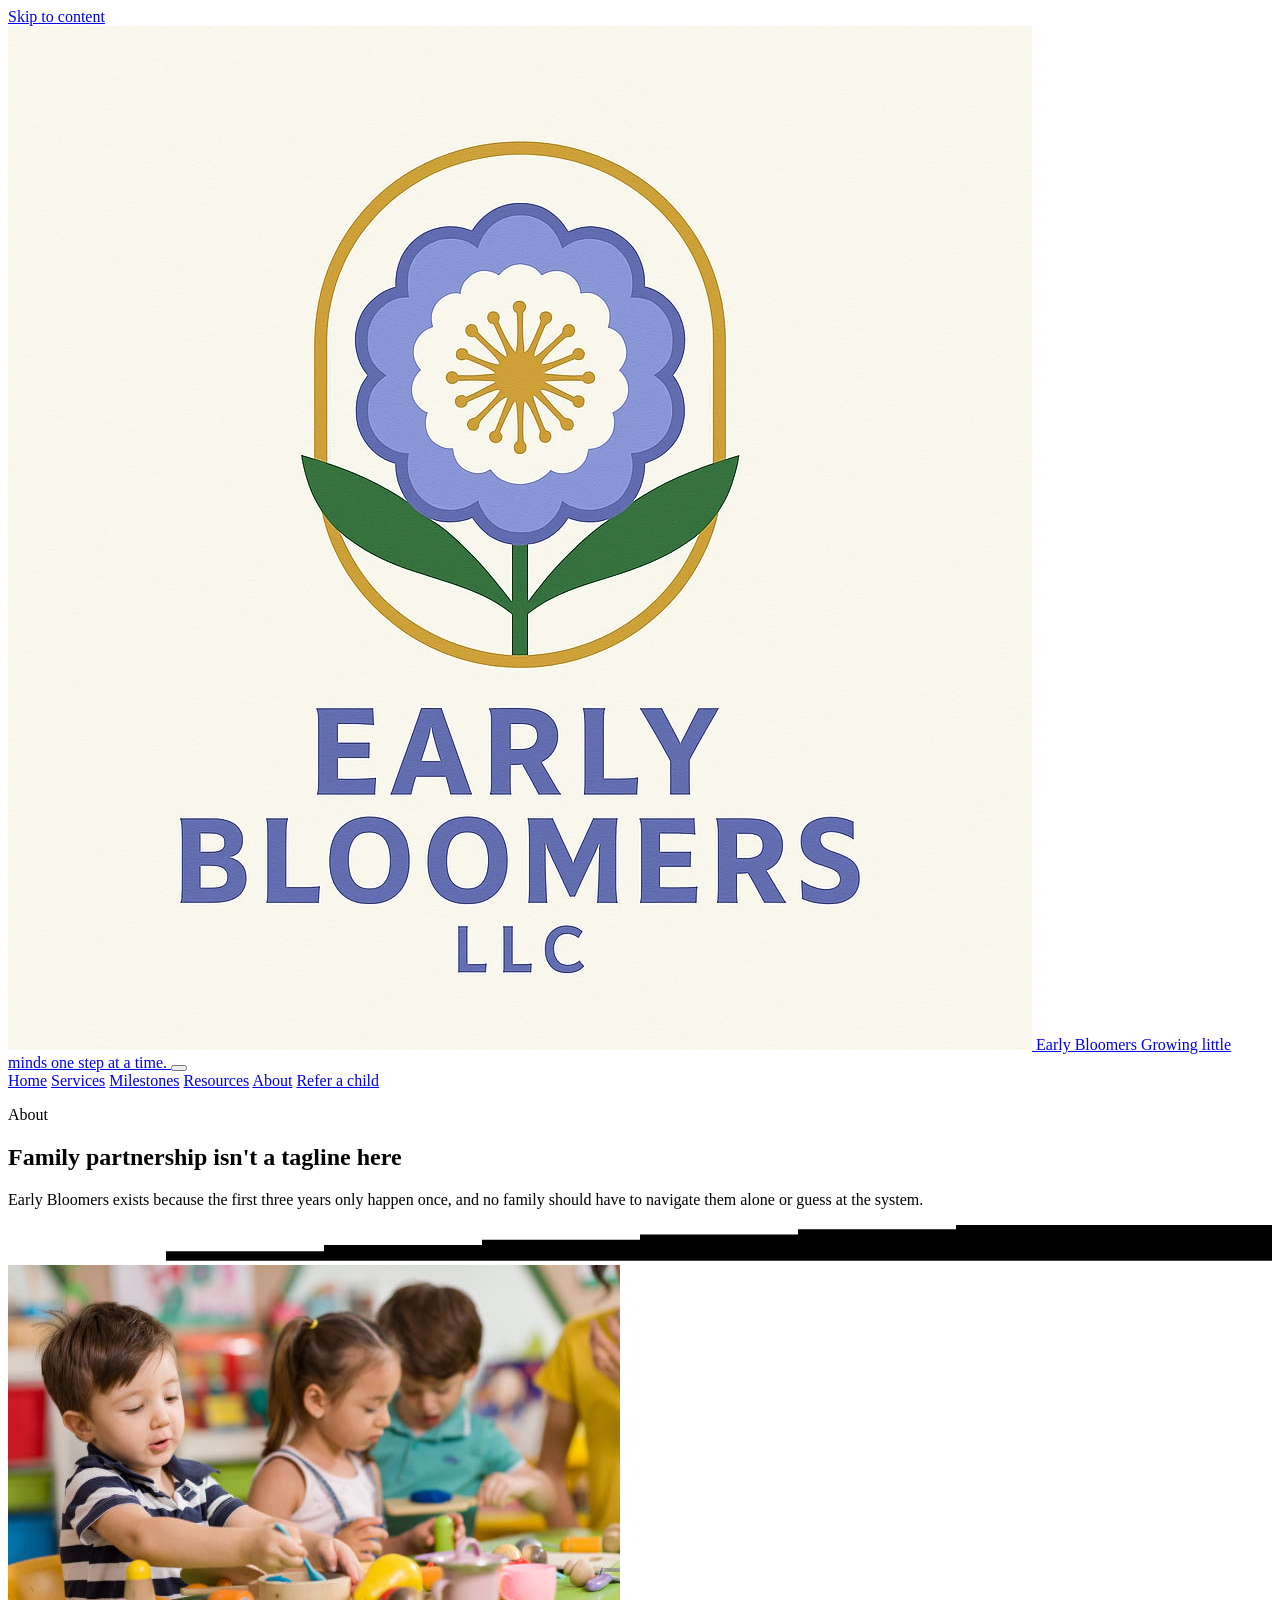
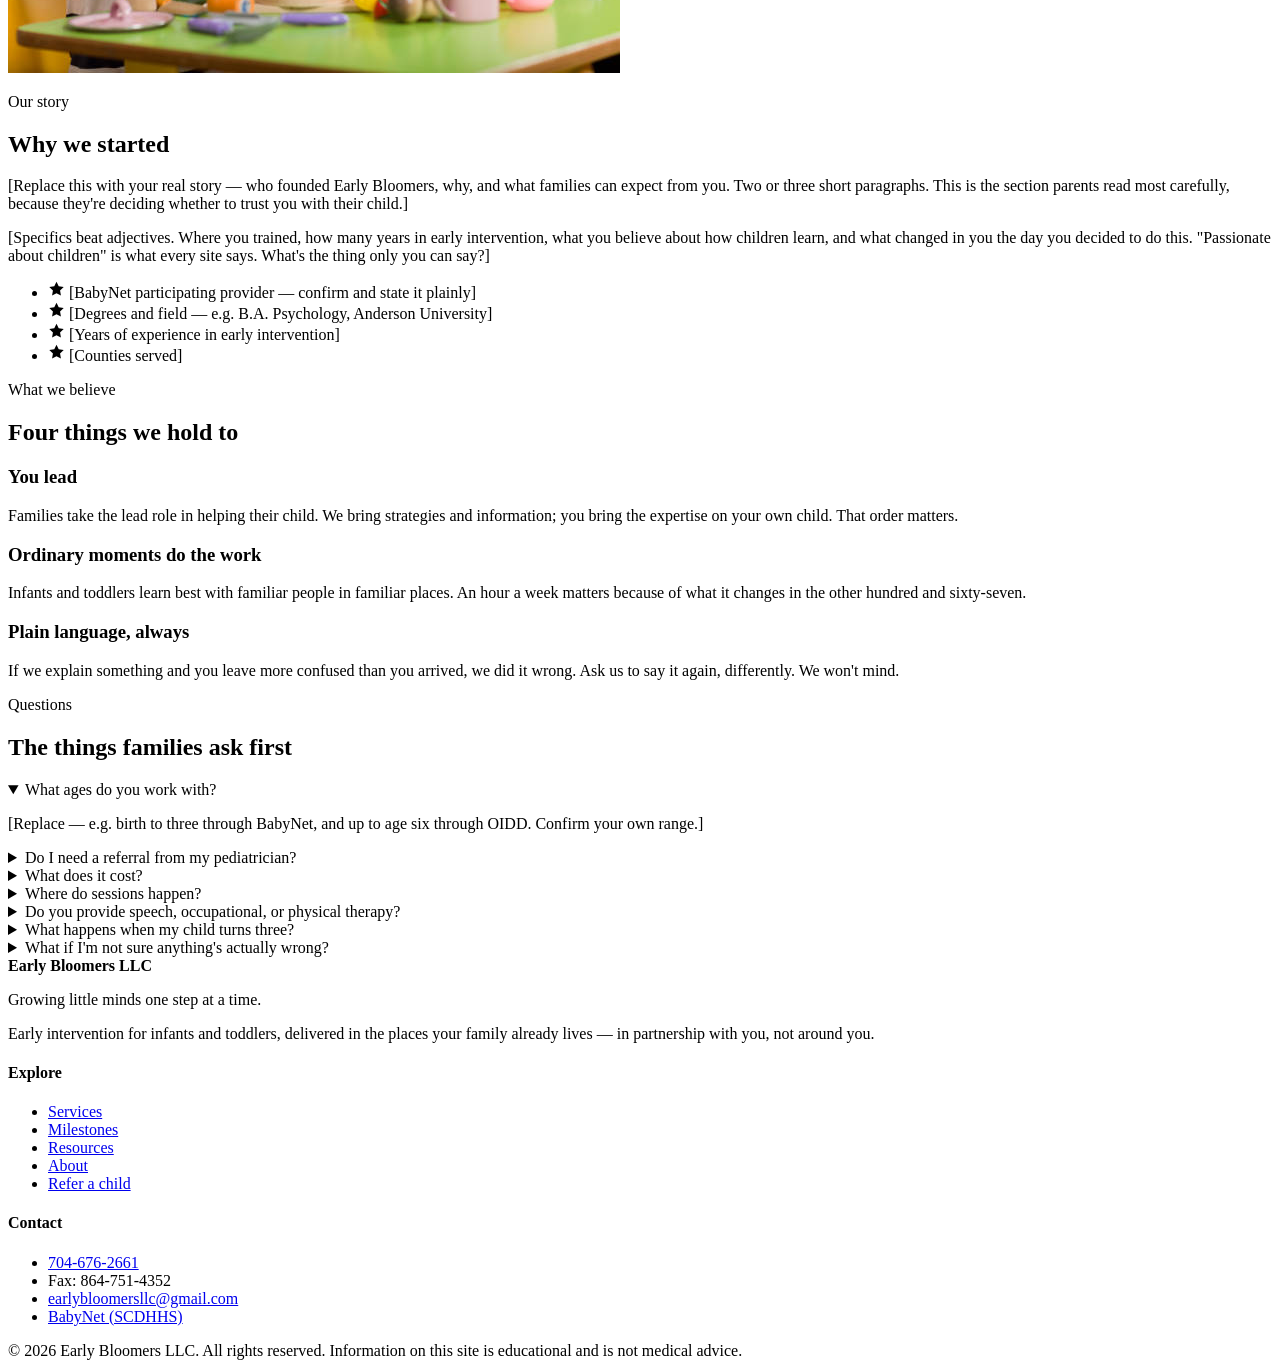
==== about.html @ e1d6395f "Rename about (1).html to about.html" ====
<!doctype html>
<html lang="en">
<head>
<meta charset="utf-8">
<meta name="viewport" content="width=device-width,initial-scale=1">
<title>About &mdash; Early Bloomers</title>
<meta name="description" content="Who we are, what we believe about early intervention, and the questions families ask first.">
<meta property="og:type" content="website">
<meta property="og:title" content="About &mdash; Early Bloomers">
<meta property="og:description" content="Who we are, what we believe about early intervention, and the questions families ask first.">
<meta property="og:image" content="Images/Image1.jpg">
<meta name="twitter:card" content="summary_large_image">
<link rel="icon" href="Images/EBLogo1.png">
<link rel="preconnect" href="https://fonts.googleapis.com">
<link rel="preconnect" href="https://fonts.gstatic.com" crossorigin>
<link href="https://fonts.googleapis.com/css2?family=Fraunces:opsz,wght@9..144,400;9..144,600;9..144,700&family=Karla:wght@300;400;500;700&display=swap" rel="stylesheet">
<link rel="stylesheet" href="styles.css">
</head>
<body>

<a class="skip" href="#main">Skip to content</a>

<header class="hdr" id="hdr">
  <div class="hdr__in">
    <a class="brand" href="index.html">
      <img class="brand__logo" src="Images/EBLogo1.png" alt="Early Bloomers logo: a periwinkle flower with green leaves">
      <span>
        <span class="brand__name">Early Bloomers</span>
        <span class="brand__tag">Growing little minds one step at a time.</span>
      </span>
    </a>

    <button class="burger" id="burger" aria-label="Open menu" aria-expanded="false" aria-controls="nav">
      <span></span><span></span><span></span>
    </button>

    <nav class="nav" id="nav" aria-label="Main">
      <a href="index.html">Home</a>
      <a href="services.html">Services</a>
      <a href="milestones.html">Milestones</a>
      <a href="resources.html">Resources</a>
      <a href="about.html" aria-current="page">About</a>
      <a class="nav__cta" href="contact.html">Refer a child</a>
    </nav>
  </div>
</header>

<main id="main">
<section class="phero">
  <div class="wrap">
    <p class="eyebrow"><span class="stepmark" aria-hidden="true"><i></i><i></i><i></i></span>About</p>
    <h1>Family partnership isn't a tagline here</h1>
    <p class="lede">Early Bloomers exists because the first three years only happen once, and no family should have to navigate them alone or guess at the system.</p>
  </div>
</section>
<svg class="stair " viewBox="0 0 1200 34" preserveAspectRatio="none" aria-hidden="true">
  <path fill="currentColor" d="M0 34h150V25h150v-6h150v-5h150v-5h150V4h150V0h300v34z"/>
</svg>
<section class="band">
  <div class="wrap">
    <div class="split rv">
      <img src="Images/Image4.jpg" alt="[Replace: a photo of your lead Early Interventionist working with a child]">
      <div>
        <p class="eyebrow"><span class="stepmark" aria-hidden="true"><i></i><i></i><i></i></span>Our story</p>
        <h2>Why we started</h2>
        <p>[Replace this with your real story &mdash; who founded Early Bloomers, why, and what
        families can expect from you. Two or three short paragraphs. This is the section parents
        read most carefully, because they're deciding whether to trust you with their child.]</p>
        <p>[Specifics beat adjectives. Where you trained, how many years in early intervention,
        what you believe about how children learn, and what changed in you the day you decided to
        do this. "Passionate about children" is what every site says. What's the thing only you
        can say?]</p>
        <ul class="creds">
          <li>
            <svg width="17" height="17" viewBox="0 0 20 20" fill="currentColor" aria-hidden="true"><path d="M10 1l2.6 5.3 5.9.8-4.3 4.1 1 5.8L10 14.3 4.8 17l1-5.8L1.5 7.1l5.9-.8L10 1z"/></svg>
            <span>[BabyNet participating provider &mdash; confirm and state it plainly]</span>
          </li>
          <li>
            <svg width="17" height="17" viewBox="0 0 20 20" fill="currentColor" aria-hidden="true"><path d="M10 1l2.6 5.3 5.9.8-4.3 4.1 1 5.8L10 14.3 4.8 17l1-5.8L1.5 7.1l5.9-.8L10 1z"/></svg>
            <span>[Degrees and field &mdash; e.g. B.A. Psychology, Anderson University]</span>
          </li>
          <li>
            <svg width="17" height="17" viewBox="0 0 20 20" fill="currentColor" aria-hidden="true"><path d="M10 1l2.6 5.3 5.9.8-4.3 4.1 1 5.8L10 14.3 4.8 17l1-5.8L1.5 7.1l5.9-.8L10 1z"/></svg>
            <span>[Years of experience in early intervention]</span>
          </li>
          <li>
            <svg width="17" height="17" viewBox="0 0 20 20" fill="currentColor" aria-hidden="true"><path d="M10 1l2.6 5.3 5.9.8-4.3 4.1 1 5.8L10 14.3 4.8 17l1-5.8L1.5 7.1l5.9-.8L10 1z"/></svg>
            <span>[Counties served]</span>
          </li>
        </ul>
      </div>
    </div>
  </div>
</section>

<section class="band band--leaf">
  <div class="wrap">
    <div class="shead rv center">
      <p class="eyebrow"><span class="stepmark" aria-hidden="true"><i></i><i></i><i></i></span>What we believe</p>
      <h2>Four things we hold to</h2>
    </div>
    <div class="tiles rv">
      <div class="tile">
        <h3>You lead</h3>
        <p>Families take the lead role in helping their child. We bring strategies and information; you bring the expertise on your own child. That order matters.</p>
      </div>
      <div class="tile">
        <h3>Ordinary moments do the work</h3>
        <p>Infants and toddlers learn best with familiar people in familiar places. An hour a week matters because of what it changes in the other hundred and sixty-seven.</p>
      </div>
      <div class="tile">
        <h3>Plain language, always</h3>
        <p>If we explain something and you leave more confused than you arrived, we did it wrong. Ask us to say it again, differently. We won't mind.</p>
      </div>
    </div>
  </div>
</section>

<section class="band">
  <div class="wrap">
    <div class="shead rv center">
      <p class="eyebrow"><span class="stepmark" aria-hidden="true"><i></i><i></i><i></i></span>Questions</p>
      <h2>The things families ask first</h2>
    </div>

    <div class="faq rv">
      <details open>
        <summary>What ages do you work with?</summary>
        <div class="faq__a"><p>[Replace &mdash; e.g. birth to three through BabyNet, and up to age six through OIDD. Confirm your own range.]</p></div>
      </details>
      <details>
        <summary>Do I need a referral from my pediatrician?</summary>
        <div class="faq__a"><p>No. Anyone can make a referral &mdash; a parent, doctor, caregiver, teacher, or friend. You can contact us directly, or call the BabyNet Central Referral Team at 1-866-512-8881 yourself.</p></div>
      </details>
      <details>
        <summary>What does it cost?</summary>
        <div class="faq__a"><p>Children who meet BabyNet eligibility criteria are served regardless of family income, and BabyNet services are provided at no cost to families. [Confirm this reflects your situation, and add anything specific about services outside BabyNet.]</p></div>
      </details>
      <details>
        <summary>Where do sessions happen?</summary>
        <div class="faq__a"><p>[Replace &mdash; home, daycare, community? What's your travel radius, and which counties?]</p></div>
      </details>
      <details>
        <summary>Do you provide speech, occupational, or physical therapy?</summary>
        <div class="faq__a"><p>Not directly. We provide early intervention and service coordination, and we link families to qualified providers for speech, physical, and occupational therapy, and assistive technology. We stay involved so the pieces work together.</p></div>
      </details>
      <details>
        <summary>What happens when my child turns three?</summary>
        <div class="faq__a"><p>BabyNet eligibility ends at three. Some children continue with services through BHDD-OIDD up to age six; others transition to their school district; others don't need anything further. We start planning that step well before the birthday. [Confirm and add your specifics.]</p></div>
      </details>
      <details>
        <summary>What if I'm not sure anything's actually wrong?</summary>
        <div class="faq__a"><p>That's the most common reason families call, and it's a good reason. An evaluation costs nothing and often ends with confirmation that your child is right on track. Knowing beats wondering, and if support would help, starting sooner makes it work better.</p></div>
      </details>
    </div>
  </div>
</section>
</main>

<footer class="ftr">
  <div class="wrap">
    <div class="ftr__grid">
      <div class="ftr__brand">
        <b>Early Bloomers LLC</b>
        <p class="ftr__slogan">Growing little minds one step at a time.</p>
        <p>Early intervention for infants and toddlers, delivered in the places your family already lives — in partnership with you, not around you.</p>
      </div>
      <div>
        <h4>Explore</h4>
        <ul>
          <li><a href="services.html">Services</a></li>
          <li><a href="milestones.html">Milestones</a></li>
          <li><a href="resources.html">Resources</a></li>
          <li><a href="about.html">About</a></li>
          <li><a href="contact.html">Refer a child</a></li>
        </ul>
      </div>
      <div>
        <h4>Contact</h4>
        <ul>
          <li><a href="tel:+17046762661">704-676-2661</a></li>
          <li>Fax: 864-751-4352</li>
          <li><a href="mailto:earlybloomersllc@gmail.com">earlybloomersllc@gmail.com</a></li>
          <li><a href="https://www.scdhhs.gov/resources/programs-and-initiatives/babynet" target="_blank" rel="noopener">BabyNet (SCDHHS)</a></li>
        </ul>
      </div>
    </div>
    <div class="ftr__base">
      <span>&copy; <span id="yr">2026</span> Early Bloomers LLC. All rights reserved.</span>
      <span>Information on this site is educational and is not medical advice.</span>
    </div>
  </div>
</footer>

<script src="main.js"></script>
</body>
</html>
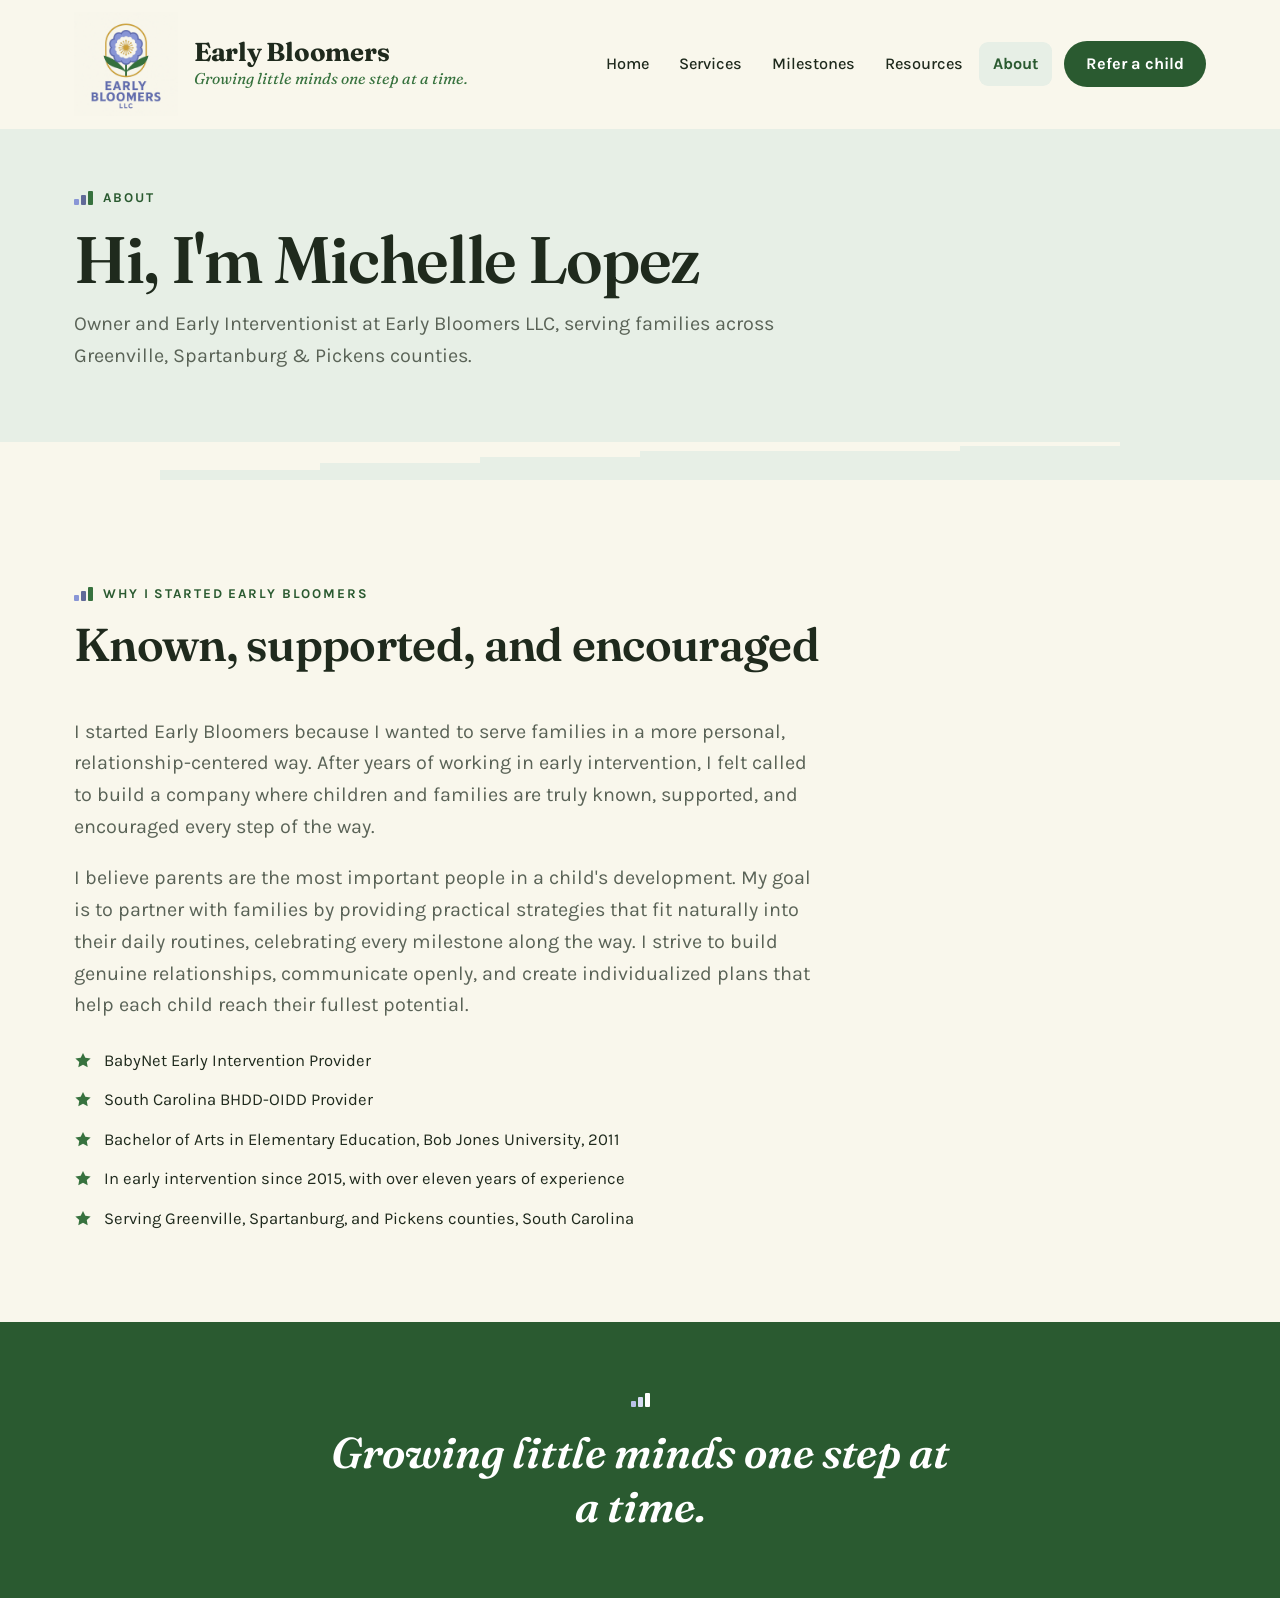
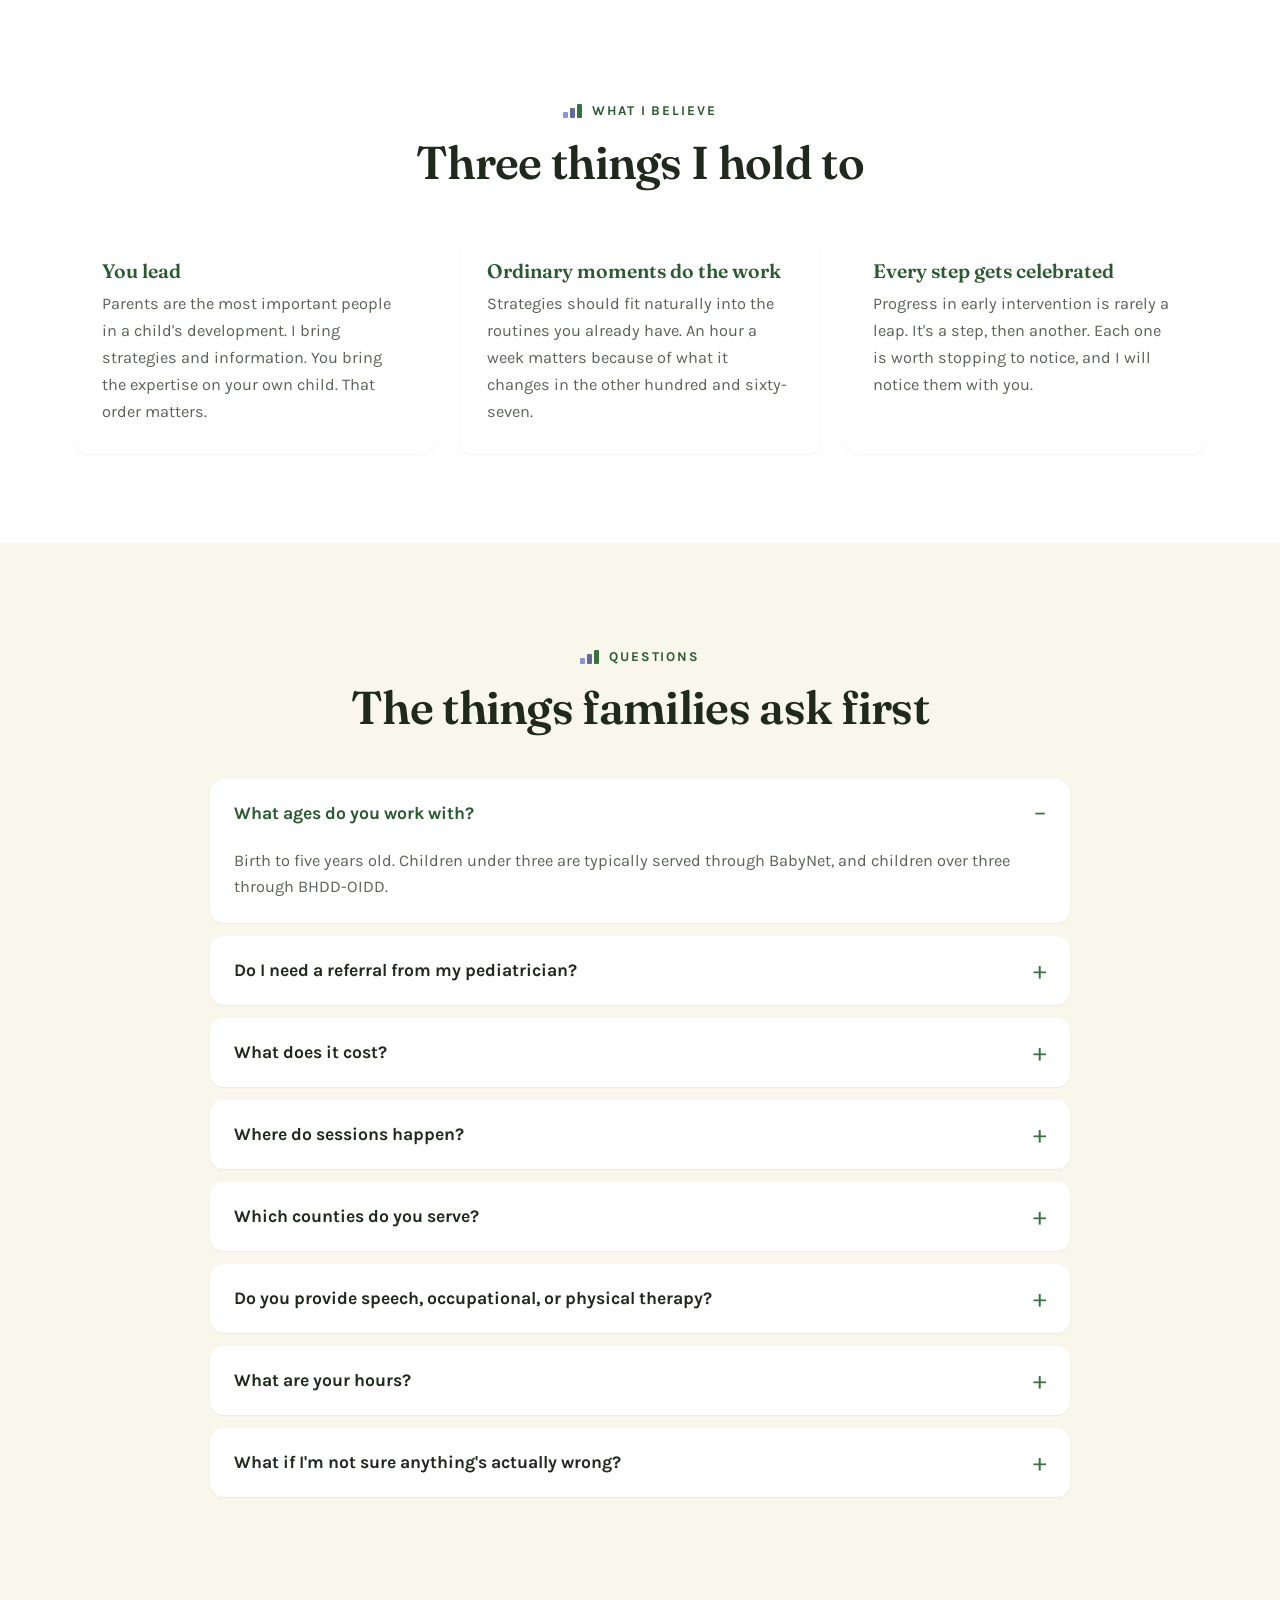
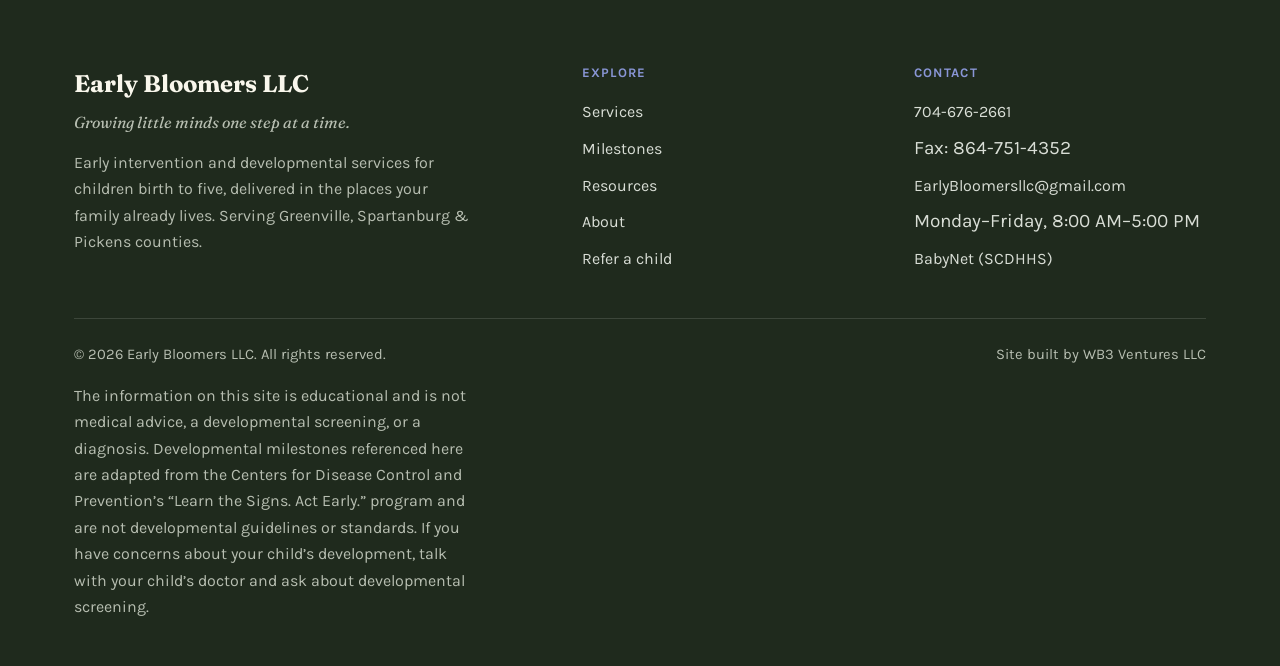
==== commit 6dbbc86b: "Update about.html" ====
--- a/about.html
+++ b/about.html
@@ -3,17 +3,19 @@
 <head>
 <meta charset="utf-8">
 <meta name="viewport" content="width=device-width,initial-scale=1">
-<title>About &mdash; Early Bloomers</title>
-<meta name="description" content="Who we are, what we believe about early intervention, and the questions families ask first.">
+<title>About Michelle Lopez &mdash; Early Bloomers LLC</title>
+<meta name="description" content="Michelle Lopez, Owner and Early Interventionist. BabyNet and BHDD-OIDD provider serving Greenville, Spartanburg, and Pickens counties since 2015.">
+<meta name="author" content="Early Bloomers LLC">
 <meta property="og:type" content="website">
-<meta property="og:title" content="About &mdash; Early Bloomers">
-<meta property="og:description" content="Who we are, what we believe about early intervention, and the questions families ask first.">
+<meta property="og:site_name" content="Early Bloomers LLC">
+<meta property="og:title" content="About Michelle Lopez &mdash; Early Bloomers LLC">
+<meta property="og:description" content="Michelle Lopez, Owner and Early Interventionist. BabyNet and BHDD-OIDD provider serving Greenville, Spartanburg, and Pickens counties since 2015.">
 <meta property="og:image" content="Images/Image1.jpg">
 <meta name="twitter:card" content="summary_large_image">
 <link rel="icon" href="Images/EBLogo1.png">
 <link rel="preconnect" href="https://fonts.googleapis.com">
 <link rel="preconnect" href="https://fonts.gstatic.com" crossorigin>
-<link href="https://fonts.googleapis.com/css2?family=Fraunces:opsz,wght@9..144,400;9..144,600;9..144,700&family=Karla:wght@300;400;500;700&display=swap" rel="stylesheet">
+<link href="https://fonts.googleapis.com/css2?family=Fraunces:ital,opsz,wght@0,9..144,400;0,9..144,600;0,9..144,700;1,9..144,600&family=Karla:wght@400;500;700&display=swap" rel="stylesheet">
 <link rel="stylesheet" href="styles.css">
 </head>
 <body>
@@ -23,14 +25,15 @@
 <header class="hdr" id="hdr">
   <div class="hdr__in">
     <a class="brand" href="index.html">
-      <img class="brand__logo" src="Images/EBLogo1.png" alt="Early Bloomers logo: a periwinkle flower with green leaves">
+      <img class="brand__logo" src="Images/EBLogo1.png" width="104" height="104"
+           alt="Early Bloomers LLC logo: a periwinkle flower with green leaves inside a gold arch">
       <span>
         <span class="brand__name">Early Bloomers</span>
         <span class="brand__tag">Growing little minds one step at a time.</span>
       </span>
     </a>
 
-    <button class="burger" id="burger" aria-label="Open menu" aria-expanded="false" aria-controls="nav">
+    <button class="burger" id="burger" type="button" aria-label="Open menu" aria-expanded="false" aria-controls="nav">
       <span></span><span></span><span></span>
     </button>
 
@@ -49,68 +52,69 @@
 <section class="phero">
   <div class="wrap">
     <p class="eyebrow"><span class="stepmark" aria-hidden="true"><i></i><i></i><i></i></span>About</p>
-    <h1>Family partnership isn't a tagline here</h1>
-    <p class="lede">Early Bloomers exists because the first three years only happen once, and no family should have to navigate them alone or guess at the system.</p>
-  </div>
-</section>
-<svg class="stair " viewBox="0 0 1200 34" preserveAspectRatio="none" aria-hidden="true">
-  <path fill="currentColor" d="M0 34h150V25h150v-6h150v-5h150v-5h150V4h150V0h300v34z"/>
-</svg>
+    <h1>Hi, I'm Michelle Lopez</h1>
+    <p class="lede">Owner and Early Interventionist at Early Bloomers LLC, serving families across Greenville, Spartanburg &amp; Pickens counties.</p>
+  </div>
+</section>
+<svg class="stair" viewBox="0 0 1200 38" preserveAspectRatio="none" aria-hidden="true" focusable="false"><path fill="currentColor" d="M0 38h150V28h150v-7h150v-6h150v-6H900V4h150V0h150v38z"/></svg>
 <section class="band">
   <div class="wrap">
-    <div class="split rv">
-      <img src="Images/Image4.jpg" alt="[Replace: a photo of your lead Early Interventionist working with a child]">
-      <div>
-        <p class="eyebrow"><span class="stepmark" aria-hidden="true"><i></i><i></i><i></i></span>Our story</p>
-        <h2>Why we started</h2>
-        <p>[Replace this with your real story &mdash; who founded Early Bloomers, why, and what
-        families can expect from you. Two or three short paragraphs. This is the section parents
-        read most carefully, because they're deciding whether to trust you with their child.]</p>
-        <p>[Specifics beat adjectives. Where you trained, how many years in early intervention,
-        what you believe about how children learn, and what changed in you the day you decided to
-        do this. "Passionate about children" is what every site says. What's the thing only you
-        can say?]</p>
-        <ul class="creds">
-          <li>
-            <svg width="17" height="17" viewBox="0 0 20 20" fill="currentColor" aria-hidden="true"><path d="M10 1l2.6 5.3 5.9.8-4.3 4.1 1 5.8L10 14.3 4.8 17l1-5.8L1.5 7.1l5.9-.8L10 1z"/></svg>
-            <span>[BabyNet participating provider &mdash; confirm and state it plainly]</span>
-          </li>
-          <li>
-            <svg width="17" height="17" viewBox="0 0 20 20" fill="currentColor" aria-hidden="true"><path d="M10 1l2.6 5.3 5.9.8-4.3 4.1 1 5.8L10 14.3 4.8 17l1-5.8L1.5 7.1l5.9-.8L10 1z"/></svg>
-            <span>[Degrees and field &mdash; e.g. B.A. Psychology, Anderson University]</span>
-          </li>
-          <li>
-            <svg width="17" height="17" viewBox="0 0 20 20" fill="currentColor" aria-hidden="true"><path d="M10 1l2.6 5.3 5.9.8-4.3 4.1 1 5.8L10 14.3 4.8 17l1-5.8L1.5 7.1l5.9-.8L10 1z"/></svg>
-            <span>[Years of experience in early intervention]</span>
-          </li>
-          <li>
-            <svg width="17" height="17" viewBox="0 0 20 20" fill="currentColor" aria-hidden="true"><path d="M10 1l2.6 5.3 5.9.8-4.3 4.1 1 5.8L10 14.3 4.8 17l1-5.8L1.5 7.1l5.9-.8L10 1z"/></svg>
-            <span>[Counties served]</span>
-          </li>
-        </ul>
-      </div>
-    </div>
-  </div>
-</section>
-
-<section class="band band--leaf">
+    <div class="shead rv">
+      <p class="eyebrow"><span class="stepmark" aria-hidden="true"><i></i><i></i><i></i></span>Why I started Early Bloomers</p>
+      <h2>Known, supported, and encouraged</h2>
+    </div>
+
+    <div style="max-width:68ch">
+      <p class="lede rv" style="max-width:none">
+        I started Early Bloomers because I wanted to serve families in a more personal,
+        relationship-centered way. After years of working in early intervention, I felt called to
+        build a company where children and families are truly known, supported, and encouraged
+        every step of the way.
+      </p>
+      <p class="lede rv" style="max-width:none">
+        I believe parents are the most important people in a child's development. My goal is to
+        partner with families by providing practical strategies that fit naturally into their daily
+        routines, celebrating every milestone along the way. I strive to build genuine
+        relationships, communicate openly, and create individualized plans that help each child
+        reach their fullest potential.
+      </p>
+
+      <ul class="creds rv">
+        <li><svg width="18" height="18" viewBox="0 0 20 20" fill="currentColor" aria-hidden="true" focusable="false"><path d="M10 1l2.6 5.3 5.9.8-4.3 4.1 1 5.8L10 14.3 4.8 17l1-5.8L1.5 7.1l5.9-.8L10 1z"/></svg><span>BabyNet Early Intervention Provider</span></li>
+        <li><svg width="18" height="18" viewBox="0 0 20 20" fill="currentColor" aria-hidden="true" focusable="false"><path d="M10 1l2.6 5.3 5.9.8-4.3 4.1 1 5.8L10 14.3 4.8 17l1-5.8L1.5 7.1l5.9-.8L10 1z"/></svg><span>South Carolina BHDD-OIDD Provider</span></li>
+        <li><svg width="18" height="18" viewBox="0 0 20 20" fill="currentColor" aria-hidden="true" focusable="false"><path d="M10 1l2.6 5.3 5.9.8-4.3 4.1 1 5.8L10 14.3 4.8 17l1-5.8L1.5 7.1l5.9-.8L10 1z"/></svg><span>Bachelor of Arts in Elementary Education, Bob Jones University, 2011</span></li>
+        <li><svg width="18" height="18" viewBox="0 0 20 20" fill="currentColor" aria-hidden="true" focusable="false"><path d="M10 1l2.6 5.3 5.9.8-4.3 4.1 1 5.8L10 14.3 4.8 17l1-5.8L1.5 7.1l5.9-.8L10 1z"/></svg><span>In early intervention since 2015, with over eleven years of experience</span></li>
+        <li><svg width="18" height="18" viewBox="0 0 20 20" fill="currentColor" aria-hidden="true" focusable="false"><path d="M10 1l2.6 5.3 5.9.8-4.3 4.1 1 5.8L10 14.3 4.8 17l1-5.8L1.5 7.1l5.9-.8L10 1z"/></svg><span>Serving Greenville, Spartanburg, and Pickens counties, South Carolina</span></li>
+      </ul>
+    </div>
+  </div>
+</section>
+
+<section class="slogan-band" aria-label="Our slogan">
+  <div class="wrap">
+    <span class="stepmark" aria-hidden="true"><i></i><i></i><i></i></span>
+    <p>Growing little minds one step at a time.</p>
+  </div>
+</section>
+
+<section class="band band--white">
   <div class="wrap">
     <div class="shead rv center">
-      <p class="eyebrow"><span class="stepmark" aria-hidden="true"><i></i><i></i><i></i></span>What we believe</p>
-      <h2>Four things we hold to</h2>
+      <p class="eyebrow"><span class="stepmark" aria-hidden="true"><i></i><i></i><i></i></span>What I believe</p>
+      <h2>Three things I hold to</h2>
     </div>
     <div class="tiles rv">
       <div class="tile">
         <h3>You lead</h3>
-        <p>Families take the lead role in helping their child. We bring strategies and information; you bring the expertise on your own child. That order matters.</p>
+        <p>Parents are the most important people in a child's development. I bring strategies and information. You bring the expertise on your own child. That order matters.</p>
       </div>
       <div class="tile">
         <h3>Ordinary moments do the work</h3>
-        <p>Infants and toddlers learn best with familiar people in familiar places. An hour a week matters because of what it changes in the other hundred and sixty-seven.</p>
+        <p>Strategies should fit naturally into the routines you already have. An hour a week matters because of what it changes in the other hundred and sixty-seven.</p>
       </div>
       <div class="tile">
-        <h3>Plain language, always</h3>
-        <p>If we explain something and you leave more confused than you arrived, we did it wrong. Ask us to say it again, differently. We won't mind.</p>
+        <h3>Every step gets celebrated</h3>
+        <p>Progress in early intervention is rarely a leap. It's a step, then another. Each one is worth stopping to notice, and I will notice them with you.</p>
       </div>
     </div>
   </div>
@@ -126,31 +130,35 @@
     <div class="faq rv">
       <details open>
         <summary>What ages do you work with?</summary>
-        <div class="faq__a"><p>[Replace &mdash; e.g. birth to three through BabyNet, and up to age six through OIDD. Confirm your own range.]</p></div>
+        <div class="faq__a"><p>Birth to five years old. Children under three are typically served through BabyNet, and children over three through BHDD-OIDD.</p></div>
       </details>
       <details>
         <summary>Do I need a referral from my pediatrician?</summary>
-        <div class="faq__a"><p>No. Anyone can make a referral &mdash; a parent, doctor, caregiver, teacher, or friend. You can contact us directly, or call the BabyNet Central Referral Team at 1-866-512-8881 yourself.</p></div>
+        <div class="faq__a"><p>No. Anyone can make a referral: a parent, doctor, caregiver, teacher, or friend. You can contact me directly, or call the BabyNet Central Referral Team yourself at 1-866-512-8881.</p></div>
       </details>
       <details>
         <summary>What does it cost?</summary>
-        <div class="faq__a"><p>Children who meet BabyNet eligibility criteria are served regardless of family income, and BabyNet services are provided at no cost to families. [Confirm this reflects your situation, and add anything specific about services outside BabyNet.]</p></div>
+        <div class="faq__a"><p>Children who meet BabyNet eligibility criteria are served regardless of family income, and BabyNet services are provided at no cost to families.</p></div>
       </details>
       <details>
         <summary>Where do sessions happen?</summary>
-        <div class="faq__a"><p>[Replace &mdash; home, daycare, community? What's your travel radius, and which counties?]</p></div>
+        <div class="faq__a"><p>In your home, at your child's daycare, or in community settings. Whichever fits your family's routine best.</p></div>
+      </details>
+      <details>
+        <summary>Which counties do you serve?</summary>
+        <div class="faq__a"><p>Greenville, Spartanburg, and Pickens counties, South Carolina. Three counties, because I drive to you, and I would rather cover a smaller area well than a wider one thinly.</p></div>
       </details>
       <details>
         <summary>Do you provide speech, occupational, or physical therapy?</summary>
-        <div class="faq__a"><p>Not directly. We provide early intervention and service coordination, and we link families to qualified providers for speech, physical, and occupational therapy, and assistive technology. We stay involved so the pieces work together.</p></div>
-      </details>
-      <details>
-        <summary>What happens when my child turns three?</summary>
-        <div class="faq__a"><p>BabyNet eligibility ends at three. Some children continue with services through BHDD-OIDD up to age six; others transition to their school district; others don't need anything further. We start planning that step well before the birthday. [Confirm and add your specifics.]</p></div>
+        <div class="faq__a"><p>Not directly. I provide early intervention and developmental services and coordinate care. Speech therapy, occupational therapy, physical therapy, ABA, and other specialized services are referred to appropriate providers when your child needs them.</p></div>
+      </details>
+      <details>
+        <summary>What are your hours?</summary>
+        <div class="faq__a"><p>Monday&ndash;Friday, 8:00&nbsp;AM&ndash;5:00&nbsp;PM.</p></div>
       </details>
       <details>
         <summary>What if I'm not sure anything's actually wrong?</summary>
-        <div class="faq__a"><p>That's the most common reason families call, and it's a good reason. An evaluation costs nothing and often ends with confirmation that your child is right on track. Knowing beats wondering, and if support would help, starting sooner makes it work better.</p></div>
+        <div class="faq__a"><p>That is the most common reason families call, and it's a good reason. An evaluation costs nothing and often ends with confirmation that your child is right on track. Knowing beats wondering, and if support would help, starting sooner makes it work better.</p></div>
       </details>
     </div>
   </div>
@@ -163,10 +171,10 @@
       <div class="ftr__brand">
         <b>Early Bloomers LLC</b>
         <p class="ftr__slogan">Growing little minds one step at a time.</p>
-        <p>Early intervention for infants and toddlers, delivered in the places your family already lives — in partnership with you, not around you.</p>
+        <p>Early intervention and developmental services for children birth to five, delivered in the places your family already lives. Serving Greenville, Spartanburg &amp; Pickens counties.</p>
       </div>
       <div>
-        <h4>Explore</h4>
+        <h2>Explore</h2>
         <ul>
           <li><a href="services.html">Services</a></li>
           <li><a href="milestones.html">Milestones</a></li>
@@ -176,19 +184,22 @@
         </ul>
       </div>
       <div>
-        <h4>Contact</h4>
+        <h2>Contact</h2>
         <ul>
           <li><a href="tel:+17046762661">704-676-2661</a></li>
           <li>Fax: 864-751-4352</li>
-          <li><a href="mailto:earlybloomersllc@gmail.com">earlybloomersllc@gmail.com</a></li>
+          <li><a href="mailto:EarlyBloomersllc@gmail.com">EarlyBloomersllc@gmail.com</a></li>
+          <li>Monday&ndash;Friday, 8:00&nbsp;AM&ndash;5:00&nbsp;PM</li>
           <li><a href="https://www.scdhhs.gov/resources/programs-and-initiatives/babynet" target="_blank" rel="noopener">BabyNet (SCDHHS)</a></li>
         </ul>
       </div>
     </div>
+
     <div class="ftr__base">
       <span>&copy; <span id="yr">2026</span> Early Bloomers LLC. All rights reserved.</span>
-      <span>Information on this site is educational and is not medical advice.</span>
-    </div>
+      <span>Site built by WB3 Ventures LLC</span>
+    </div>
+    <p class="ftr__legal">The information on this site is educational and is not medical advice, a developmental screening, or a diagnosis. Developmental milestones referenced here are adapted from the Centers for Disease Control and Prevention&rsquo;s &ldquo;Learn the Signs. Act Early.&rdquo; program and are not developmental guidelines or standards. If you have concerns about your child&rsquo;s development, talk with your child&rsquo;s doctor and ask about developmental screening.</p>
   </div>
 </footer>
 
--- a/styles.css
+++ b/styles.css
@@ -0,0 +1,441 @@
+/* ============================================================
+   Early Bloomers LLC — shared styles
+   Palette sampled from EBLogo1.png. Text pairs verified
+   against WCAG 2.1 AA (4.5:1 normal, 3:1 large & UI).
+   ============================================================ */
+:root{
+  --paper:#F9F7EC;        /* logo cream */
+  --white:#FFFFFF;
+  --leaf:#37723E;         /* logo green — 5.37:1 on paper */
+  --leaf-deep:#2A5A30;    /* 7.51:1 on paper */
+  --leaf-pale:#E7EFE6;
+  --peri:#8996D6;         /* logo periwinkle — DECORATIVE ONLY on light bg (2.84:1) */
+  --peri-text:#616A98;    /* text-safe periwinkle — 5.22:1 white, 4.86:1 paper */
+  --peri-pale:#EDEEF9;
+  --ink:#1F2A1D;          /* 13.89:1 on paper */
+  --ink-soft:#5A6357;     /* 5.82:1 on paper */
+  --rule:rgba(31,42,29,.16);
+
+  --shadow-sm:0 1px 2px rgba(31,42,29,.06);
+  --shadow:0 8px 30px rgba(31,42,29,.09);
+  --shadow-lg:0 20px 50px rgba(31,42,29,.13);
+
+  --r:14px;
+  --r-lg:22px;
+  --tap:44px;             /* WCAG 2.5.5 minimum target size */
+
+  --wrap:1180px;
+  --step:clamp(60px,7vw,112px);
+
+  --display:"Fraunces",Georgia,serif;
+  --body:"Karla",system-ui,-apple-system,sans-serif;
+}
+
+*,*::before,*::after{box-sizing:border-box}
+html{scroll-behavior:smooth;scroll-padding-top:130px}
+body{
+  margin:0;
+  font-family:var(--body);
+  font-size:19px;
+  line-height:1.65;
+  color:var(--ink);
+  background:var(--paper);
+  -webkit-font-smoothing:antialiased;
+  text-rendering:optimizeLegibility;
+}
+img{max-width:100%;display:block}
+h1,h2,h3,h4{font-family:var(--display);line-height:1.12;margin:0;font-weight:600}
+h1{font-size:clamp(2.6rem,5.4vw,4.1rem);letter-spacing:-.02em}
+h2{font-size:clamp(2.05rem,3.6vw,2.95rem);letter-spacing:-.015em}
+h3{font-size:1.32rem;font-weight:600}
+p{margin:0 0 1em}
+a{color:var(--leaf-deep)}
+a:hover{color:var(--leaf)}
+
+:focus-visible{outline:3px solid var(--peri-text);outline-offset:3px;border-radius:4px}
+
+.wrap{max-width:var(--wrap);margin:0 auto;padding:0 24px}
+.band{padding:var(--step) 0}
+.band--white{background:var(--white)}
+.band--leaf{background:var(--leaf-pale)}
+.band--peri{background:var(--peri-pale)}
+.lede{font-size:1.24rem;color:var(--ink-soft);max-width:60ch;line-height:1.6}
+.center{text-align:center;margin-left:auto;margin-right:auto}
+
+.skip{
+  position:absolute;left:-9999px;top:0;z-index:300;
+  background:var(--leaf-deep);color:#fff;padding:14px 22px;
+  font-weight:700;text-decoration:none;
+}
+.skip:focus{left:0}
+
+.visually-hidden{
+  position:absolute!important;width:1px;height:1px;padding:0;margin:-1px;
+  overflow:hidden;clip:rect(0 0 0 0);white-space:nowrap;border:0;
+}
+
+/* ============================================================
+   STEP MOTIF
+   ============================================================ */
+.stepmark{display:inline-flex;align-items:flex-end;gap:2px;margin-right:10px;flex:0 0 auto}
+.stepmark i{width:5px;border-radius:1px;display:block}
+.stepmark i:nth-child(1){height:6px;background:var(--peri)}
+.stepmark i:nth-child(2){height:10px;background:var(--peri-text)}
+.stepmark i:nth-child(3){height:14px;background:var(--leaf)}
+
+.eyebrow{
+  display:flex;align-items:center;
+  font-size:.84rem;font-weight:700;letter-spacing:.14em;text-transform:uppercase;
+  color:var(--leaf-deep);margin:0 0 .9rem;
+}
+.center .eyebrow{justify-content:center}
+
+.stair{display:block;width:100%;height:38px;color:var(--leaf-pale)}
+.stair--white{color:var(--white)}
+.stair--paper{color:var(--paper)}
+
+.shead{max-width:68ch;margin-bottom:2.8rem}
+.shead p{margin-top:.8rem}
+
+/* ---------- Buttons ---------- */
+.btn{
+  display:inline-flex;align-items:center;justify-content:center;gap:.5em;
+  font-family:var(--body);font-weight:700;font-size:1.06rem;
+  min-height:var(--tap);padding:15px 30px;border-radius:999px;text-decoration:none;
+  border:2px solid transparent;cursor:pointer;
+  transition:transform .15s ease,background .15s ease,box-shadow .15s ease;
+}
+.btn--primary{background:var(--leaf-deep);color:#fff;box-shadow:var(--shadow-sm)}
+.btn--primary:hover{background:var(--leaf);color:#fff;transform:translateY(-2px);box-shadow:var(--shadow)}
+.btn--ghost{border-color:var(--ink);color:var(--ink);background:transparent}
+.btn--ghost:hover{background:var(--ink);color:var(--paper);transform:translateY(-2px)}
+
+/* ---------- Header ---------- */
+.hdr{
+  position:sticky;top:0;z-index:100;
+  background:rgba(249,247,236,.94);
+  backdrop-filter:saturate(140%) blur(10px);
+  border-bottom:1px solid transparent;
+  transition:border-color .2s ease,box-shadow .2s ease;
+}
+.hdr.is-stuck{border-bottom-color:var(--rule);box-shadow:0 2px 14px rgba(31,42,29,.06)}
+.hdr__in{
+  max-width:var(--wrap);margin:0 auto;padding:12px 24px;
+  display:flex;align-items:center;justify-content:space-between;gap:20px;
+}
+.brand{display:flex;align-items:center;gap:16px;text-decoration:none;color:var(--ink)}
+/* 104px. The logo's own background is #F9F7EC, identical to --paper, so it
+   blends into the header with no box, no padding, no shadow. */
+.brand__logo{width:104px;height:104px;flex:0 0 104px;object-fit:contain}
+.brand__name{font-family:var(--display);font-size:1.62rem;font-weight:700;display:block;line-height:1.05;letter-spacing:-.01em}
+.brand__tag{
+  display:block;margin-top:3px;
+  font-family:var(--display);font-style:italic;font-size:.98rem;
+  color:var(--leaf);line-height:1.25;
+}
+
+.nav{display:flex;align-items:center;gap:2px}
+.nav a{
+  display:flex;align-items:center;min-height:var(--tap);
+  text-decoration:none;color:var(--ink);font-weight:500;font-size:1.02rem;
+  padding:8px 14px;border-radius:9px;transition:background .15s ease,color .15s ease;
+}
+.nav a:hover{background:var(--leaf-pale);color:var(--leaf-deep)}
+.nav a[aria-current="page"]{color:var(--leaf-deep);font-weight:700;background:var(--leaf-pale)}
+.nav a.nav__cta{background:var(--leaf-deep);color:#fff;font-weight:700;padding:10px 22px;border-radius:999px;margin-left:10px}
+.nav a.nav__cta:hover,.nav a.nav__cta[aria-current="page"]{background:var(--leaf);color:#fff}
+
+.burger{
+  display:none;background:none;border:1.5px solid var(--rule);border-radius:10px;
+  min-width:var(--tap);min-height:var(--tap);align-items:center;justify-content:center;
+  cursor:pointer;color:var(--ink);flex-direction:column;gap:4px;
+}
+.burger span{display:block;width:22px;height:2px;background:currentColor;border-radius:2px}
+
+/* ---------- Hero ---------- */
+.hero{padding:clamp(38px,5vw,72px) 0 var(--step)}
+.hero__grid{display:grid;grid-template-columns:1.05fr .95fr;gap:clamp(30px,5vw,64px);align-items:center}
+.hero h1{margin-bottom:.6rem}
+.hero h1 em{
+  font-style:normal;color:var(--leaf-deep);
+  background-image:linear-gradient(to top,rgba(137,150,214,.4) 0 .3em,transparent .3em);
+  background-repeat:no-repeat;padding:0 .08em;
+}
+.hero__slogan{
+  font-family:var(--display);font-style:italic;font-weight:600;
+  font-size:clamp(1.3rem,2vw,1.62rem);color:var(--leaf);
+  margin:0 0 1.1rem;display:flex;align-items:center;
+}
+.hero__actions{display:flex;gap:14px;flex-wrap:wrap;margin-top:1.8rem}
+.hero__note{margin-top:1.2rem;font-size:.98rem;color:var(--ink-soft)}
+.hero__art{position:relative}
+.hero__art img{width:100%;aspect-ratio:4/3.4;object-fit:cover;border-radius:var(--r-lg);box-shadow:var(--shadow-lg)}
+.hero__badge{
+  position:absolute;left:-20px;bottom:26px;background:var(--white);
+  border-radius:var(--r);padding:16px 20px;box-shadow:var(--shadow);
+  max-width:250px;border-left:5px solid var(--peri-text);
+}
+.hero__badge b{font-family:var(--display);font-size:1.7rem;color:var(--leaf-deep);display:block;line-height:1}
+.hero__badge span{font-size:.9rem;color:var(--ink-soft);line-height:1.4;display:block;margin-top:5px}
+
+/* ---------- Interior hero ---------- */
+.phero{padding:clamp(36px,4.5vw,64px) 0 clamp(32px,4vw,54px);background:var(--leaf-pale)}
+.phero h1{margin-bottom:.7rem}
+.phero .lede{max-width:64ch}
+
+/* ---------- Slogan band ---------- */
+.slogan-band{background:var(--leaf-deep);color:#fff;padding:clamp(46px,5vw,76px) 0;text-align:center}
+.slogan-band p{
+  font-family:var(--display);font-style:italic;font-weight:600;
+  font-size:clamp(1.7rem,3.6vw,2.7rem);line-height:1.25;margin:0;color:#fff;
+  max-width:22ch;margin-inline:auto;
+}
+.slogan-band .stepmark{margin:0 auto 1.2rem;justify-content:center}
+.slogan-band .stepmark i:nth-child(1){background:#B9C2E8}
+.slogan-band .stepmark i:nth-child(2){background:#D6DBF2}
+.slogan-band .stepmark i:nth-child(3){background:#fff}
+
+/* ---------- Cards ---------- */
+.cards{display:grid;grid-template-columns:repeat(3,1fr);gap:26px}
+.card{
+  background:var(--white);border-radius:var(--r-lg);overflow:hidden;
+  box-shadow:var(--shadow-sm);display:flex;flex-direction:column;
+  transition:transform .2s ease,box-shadow .2s ease;
+}
+.card:hover{transform:translateY(-4px);box-shadow:var(--shadow-lg)}
+.card img{width:100%;aspect-ratio:4/3;object-fit:cover}
+.card__body{padding:26px;display:flex;flex-direction:column;gap:.6rem;flex:1}
+.card h3{color:var(--leaf-deep)}
+.card p{font-size:1.02rem;color:var(--ink-soft);margin:0}
+.card ul{margin:.5rem 0 0;padding-left:1.15em;font-size:.98rem;color:var(--ink-soft)}
+.card li{margin-bottom:.35em}
+
+.tiles{display:grid;grid-template-columns:repeat(3,1fr);gap:24px}
+.tile{padding:28px;background:var(--white);border-radius:var(--r);box-shadow:var(--shadow-sm)}
+.tile h3{color:var(--leaf-deep);margin-bottom:.5rem;font-size:1.22rem}
+.tile p{margin:0;font-size:1.02rem;color:var(--ink-soft)}
+
+/* ============================================================
+   STEPS
+   ============================================================ */
+.steps{counter-reset:s;display:grid;gap:0}
+.steps__item{
+  counter-increment:s;position:relative;
+  display:grid;grid-template-columns:84px 1fr;gap:24px;
+  padding:30px 0;border-bottom:1px solid var(--rule);
+}
+.steps__item:last-child{border-bottom:none}
+.steps__num{position:relative;display:flex;align-items:flex-start;justify-content:center}
+.steps__num::before{
+  content:"Step " counter(s);
+  font-family:var(--display);font-size:.82rem;font-weight:700;color:var(--leaf-deep);
+  background:var(--leaf-pale);width:64px;height:64px;border-radius:50%;
+  display:flex;align-items:center;justify-content:center;text-align:center;
+  border:2px solid var(--white);box-shadow:var(--shadow-sm);line-height:1.1;
+}
+.steps__item:not(:last-child) .steps__num::after{
+  content:"";position:absolute;top:66px;bottom:-30px;left:50%;
+  width:2px;background:linear-gradient(to bottom,var(--peri),rgba(137,150,214,.18));
+  transform:translateX(-50%);
+}
+.steps__body h3{margin-bottom:.4rem;font-size:1.26rem;color:var(--leaf-deep)}
+.steps__body p{margin:0;font-size:1.02rem;color:var(--ink-soft)}
+.steps__body p+p{margin-top:.55em}
+
+.steps-h{counter-reset:s;display:grid;grid-template-columns:repeat(4,1fr);gap:26px}
+.steps-h__item{counter-increment:s;position:relative;padding-top:66px}
+.steps-h__item::before{
+  content:"Step " counter(s);
+  position:absolute;top:0;left:0;
+  font-family:var(--display);font-size:.78rem;font-weight:700;color:var(--leaf-deep);
+  background:var(--leaf-pale);width:54px;height:54px;border-radius:50%;
+  display:flex;align-items:center;justify-content:center;
+}
+.steps-h__item h3{margin-bottom:.4rem;font-size:1.16rem;color:var(--leaf-deep)}
+.steps-h__item p{font-size:1rem;color:var(--ink-soft);margin:0}
+
+/* ---------- Milestones ---------- */
+.ms{background:var(--white);border-radius:var(--r-lg);box-shadow:var(--shadow);overflow:hidden}
+.ms__tabs{display:flex;gap:5px;padding:11px;background:var(--leaf-pale);overflow-x:auto}
+.ms__tab{
+  flex:1 0 auto;white-space:nowrap;font-family:var(--body);font-size:.98rem;font-weight:700;
+  min-height:var(--tap);padding:11px 20px;border-radius:999px;border:none;background:transparent;
+  color:var(--ink-soft);cursor:pointer;transition:background .15s ease,color .15s ease;
+}
+.ms__tab:hover{background:rgba(255,255,255,.8);color:var(--ink)}
+.ms__tab[aria-selected="true"]{background:var(--leaf-deep);color:#fff}
+.ms__panel{padding:clamp(24px,3.5vw,38px)}
+.ms__panel[hidden]{display:none}
+.ms__panel h3{font-size:1.5rem;color:var(--leaf-deep);margin-bottom:.25rem}
+.ms__age{font-size:.98rem;color:var(--ink-soft);margin-bottom:1.5rem}
+.ms__list{display:grid;grid-template-columns:repeat(2,1fr);gap:13px 26px;margin:0 0 1.7rem;padding:0;list-style:none}
+.ms__list li{display:flex;gap:12px;align-items:flex-start;font-size:1.02rem;padding:14px 16px;background:var(--paper);border-radius:10px}
+.ms__dot{flex:0 0 auto;width:10px;height:10px;border-radius:50%;background:var(--peri-text);margin-top:.5em}
+.ms__foot{display:flex;gap:16px;align-items:center;flex-wrap:wrap;padding-top:1.3rem;border-top:1px solid var(--rule)}
+.ms__foot a{font-weight:700;font-size:1rem}
+.ms__disc{
+  margin-top:22px;padding:22px 24px;background:var(--peri-pale);
+  border-radius:var(--r);border-left:5px solid var(--peri-text);
+  font-size:.98rem;color:var(--ink-soft);
+}
+.ms__disc strong{color:var(--ink)}
+.ms__disc p:last-child{margin-bottom:0}
+
+/* ---------- Callout / Quote ---------- */
+.callout{
+  background:var(--white);border-radius:var(--r-lg);padding:clamp(30px,4vw,52px);
+  box-shadow:var(--shadow);border-top:6px solid var(--leaf);
+}
+.callout h2{margin-bottom:.7rem}
+.callout .btn{margin-top:.7rem}
+
+.quote{
+  background:var(--white);border-radius:var(--r-lg);padding:clamp(30px,4vw,52px);
+  box-shadow:var(--shadow-sm);border-left:6px solid var(--peri-text);margin:0;
+}
+.quote blockquote{margin:0;font-family:var(--display);font-size:clamp(1.3rem,2.2vw,1.7rem);line-height:1.4;color:var(--ink)}
+.quote figcaption{margin-top:1.3rem;font-size:1rem;color:var(--ink-soft);font-weight:700}
+
+.creds{list-style:none;padding:0;margin:1.6rem 0 0;display:grid;gap:12px}
+.creds li{display:flex;gap:12px;align-items:flex-start;font-size:1.04rem}
+.creds svg{flex:0 0 auto;margin-top:.3em;color:var(--leaf)}
+
+/* ---------- FAQ ---------- */
+.faq{max-width:860px;margin:0 auto}
+.faq details{background:var(--white);border-radius:var(--r);margin-bottom:13px;box-shadow:var(--shadow-sm);overflow:hidden}
+.faq summary{
+  padding:20px 24px;cursor:pointer;font-weight:700;font-size:1.1rem;min-height:var(--tap);
+  list-style:none;display:flex;justify-content:space-between;align-items:center;gap:16px;
+}
+.faq summary::-webkit-details-marker{display:none}
+.faq summary::after{content:"+";font-size:1.6rem;color:var(--leaf);font-weight:400;line-height:1}
+.faq details[open] summary::after{content:"\2013"}
+.faq details[open] summary{color:var(--leaf-deep)}
+.faq__a{padding:0 24px 22px;font-size:1.02rem;color:var(--ink-soft)}
+.faq__a p:last-child{margin-bottom:0}
+
+/* ---------- Resources ---------- */
+.res{display:grid;gap:16px}
+.res__item{
+  background:var(--white);border-radius:var(--r);padding:26px 28px;box-shadow:var(--shadow-sm);
+  display:grid;grid-template-columns:1fr auto;gap:20px;align-items:center;
+}
+.res__item h3{font-size:1.2rem;color:var(--leaf-deep);margin-bottom:.35rem}
+.res__item p{margin:0;font-size:1rem;color:var(--ink-soft)}
+.res__item .btn{white-space:nowrap}
+
+/* ---------- Contact ---------- */
+.contact{display:grid;grid-template-columns:1fr 1fr;gap:clamp(30px,5vw,58px)}
+.form{display:grid;gap:16px}
+.form fieldset{border:none;padding:0;margin:0;display:grid;gap:16px}
+.form legend{
+  font-family:var(--display);font-size:1.32rem;font-weight:600;
+  color:var(--leaf-deep);padding:0;margin-bottom:.4rem;
+}
+.field label{display:block;font-size:.94rem;font-weight:700;margin-bottom:6px}
+.field .req{color:var(--leaf-deep)}
+.field input,.field textarea,.field select{
+  width:100%;padding:14px 16px;border:2px solid var(--rule);border-radius:10px;
+  font-family:var(--body);font-size:1.05rem;background:var(--white);color:var(--ink);
+  min-height:var(--tap);
+}
+.field textarea{min-height:140px;resize:vertical}
+.field input:focus,.field textarea:focus,.field select:focus{
+  border-color:var(--leaf-deep);outline:3px solid var(--peri-text);outline-offset:1px;
+}
+.field .hint{font-size:.9rem;color:var(--ink-soft);margin:5px 0 0}
+.form__note{font-size:.92rem;color:var(--ink-soft);margin:0;line-height:1.55}
+.form__status{padding:16px 18px;border-radius:10px;font-size:1rem;font-weight:700;margin:0}
+.form__status:empty{display:none}
+.form__status--ok{background:var(--leaf-pale);color:var(--leaf-deep);border-left:5px solid var(--leaf)}
+.form__status--err{background:#FBEAEA;color:#8A1F1F;border-left:5px solid #8A1F1F}
+
+.cinfo{background:var(--white);border-radius:var(--r-lg);padding:34px;box-shadow:var(--shadow-sm);align-self:start}
+.cinfo h3{color:var(--leaf-deep);margin-bottom:1.2rem;font-size:1.4rem}
+.cinfo dl{margin:0;display:grid;gap:18px}
+.cinfo dt{font-size:.82rem;font-weight:700;letter-spacing:.1em;text-transform:uppercase;color:var(--ink-soft)}
+.cinfo dd{margin:4px 0 0;font-size:1.1rem}
+.cinfo dd a{text-decoration:none;font-weight:600}
+.cinfo dd a:hover{text-decoration:underline}
+
+/* ---------- Footer ---------- */
+.ftr{background:var(--ink);color:#D9DED6;padding:64px 0 30px}
+.ftr__grid{display:grid;grid-template-columns:1.6fr 1fr 1fr;gap:40px}
+.ftr__brand b{font-family:var(--display);font-size:1.5rem;color:var(--paper);display:block}
+.ftr__slogan{
+  font-family:var(--display);font-style:italic;color:var(--peri);
+  font-size:1.24rem;margin:.35rem 0 .9rem;line-height:1.3;
+}
+.ftr p{font-size:1rem;line-height:1.65;color:#B7BEB1;max-width:40ch}
+.ftr h2{font-size:.82rem;letter-spacing:.1em;text-transform:uppercase;color:var(--peri);margin:0 0 1rem;font-family:var(--body);font-weight:700;line-height:1.4}
+.ftr ul{list-style:none;padding:0;margin:0;display:grid;gap:10px}
+.ftr li{line-height:1.4}
+.ftr a{color:#D9DED6;text-decoration:none;font-size:1rem}
+.ftr a:hover{color:#fff;text-decoration:underline}
+.ftr__base{
+  margin-top:46px;padding-top:24px;border-top:1px solid rgba(255,255,255,.13);
+  display:flex;justify-content:space-between;gap:18px;flex-wrap:wrap;
+  font-size:.92rem;color:#B7BEB1;
+}
+.ftr__base a{font-size:.92rem;color:#D9DED6;text-decoration:underline}
+.ftr__legal{margin-top:16px;font-size:.88rem;color:#9AA295;line-height:1.6;max-width:none}
+
+/* ---------- Reveal ---------- */
+.rv{opacity:0;transform:translateY(18px);transition:opacity .6s ease,transform .6s ease}
+.rv.in{opacity:1;transform:none}
+
+/* ---------- Responsive ---------- */
+@media (max-width:1120px){
+  .brand__logo{width:88px;height:88px;flex-basis:88px}
+  .brand__name{font-size:1.4rem}
+  .brand__tag{font-size:.88rem}
+  .nav a{padding:8px 10px;font-size:.96rem}
+}
+@media (max-width:980px){
+  .hero__grid,.contact{grid-template-columns:1fr}
+  .hero__art{order:-1}
+  .hero__badge{left:auto;right:16px;bottom:-16px}
+  .cards,.tiles{grid-template-columns:repeat(2,1fr)}
+  .steps-h{grid-template-columns:repeat(2,1fr)}
+  .ftr__grid{grid-template-columns:1fr 1fr}
+}
+@media (max-width:860px){
+  .nav{
+    position:fixed;inset:128px 0 auto;background:var(--paper);
+    flex-direction:column;align-items:stretch;gap:0;padding:16px 20px 26px;
+    border-bottom:1px solid var(--rule);box-shadow:var(--shadow);display:none;
+    max-height:calc(100vh - 128px);overflow-y:auto;
+  }
+  .nav.open{display:flex}
+  .nav a{padding:15px 10px;border-radius:8px;font-size:1.1rem}
+  .nav a.nav__cta{margin:12px 0 0;text-align:center;justify-content:center}
+  .burger{display:flex}
+  .ms__list{grid-template-columns:1fr}
+  .res__item{grid-template-columns:1fr}
+}
+@media (max-width:600px){
+  body{font-size:18px}
+  .brand__logo{width:72px;height:72px;flex-basis:72px}
+  .brand__name{font-size:1.24rem}
+  .brand__tag{font-size:.82rem}
+  .nav{inset:104px 0 auto;max-height:calc(100vh - 104px)}
+  .cards,.tiles,.steps-h,.ftr__grid{grid-template-columns:1fr}
+  .hero__actions .btn{width:100%}
+  .hero__badge{position:static;margin-top:16px;max-width:none}
+  .steps__item{grid-template-columns:64px 1fr;gap:18px}
+  /* Numeral only on small screens, so the type can stay legible */
+  .steps__num::before{content:counter(s);width:54px;height:54px;font-size:1.3rem}
+  .steps__item:not(:last-child) .steps__num::after{top:56px}
+  .ftr__base{flex-direction:column;gap:8px}
+}
+
+@media (prefers-reduced-motion:reduce){
+  html{scroll-behavior:auto}
+  *,*::before,*::after{animation:none!important;transition:none!important}
+  .rv{opacity:1;transform:none}
+  .card:hover,.btn:hover{transform:none}
+}
+
+@media (prefers-contrast:more){
+  :root{--ink-soft:#3D443A;--rule:rgba(31,42,29,.4)}
+}
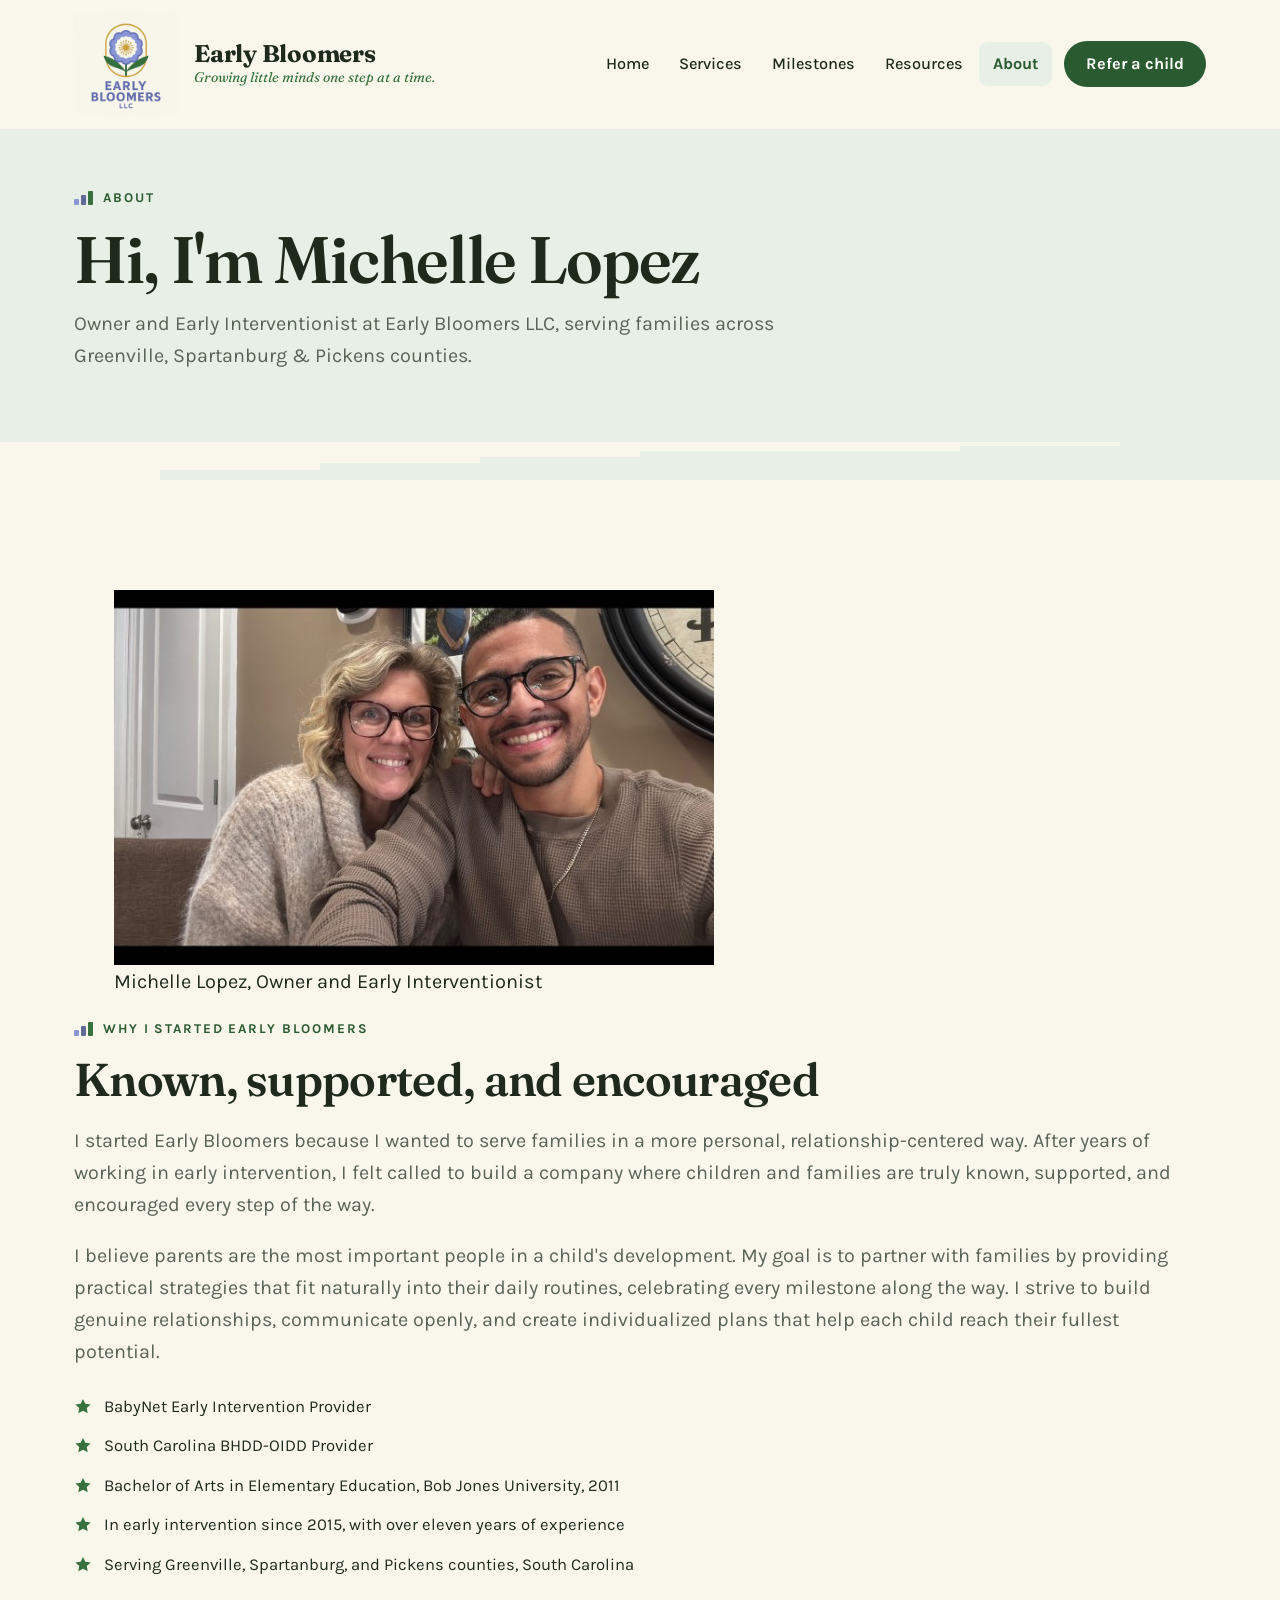
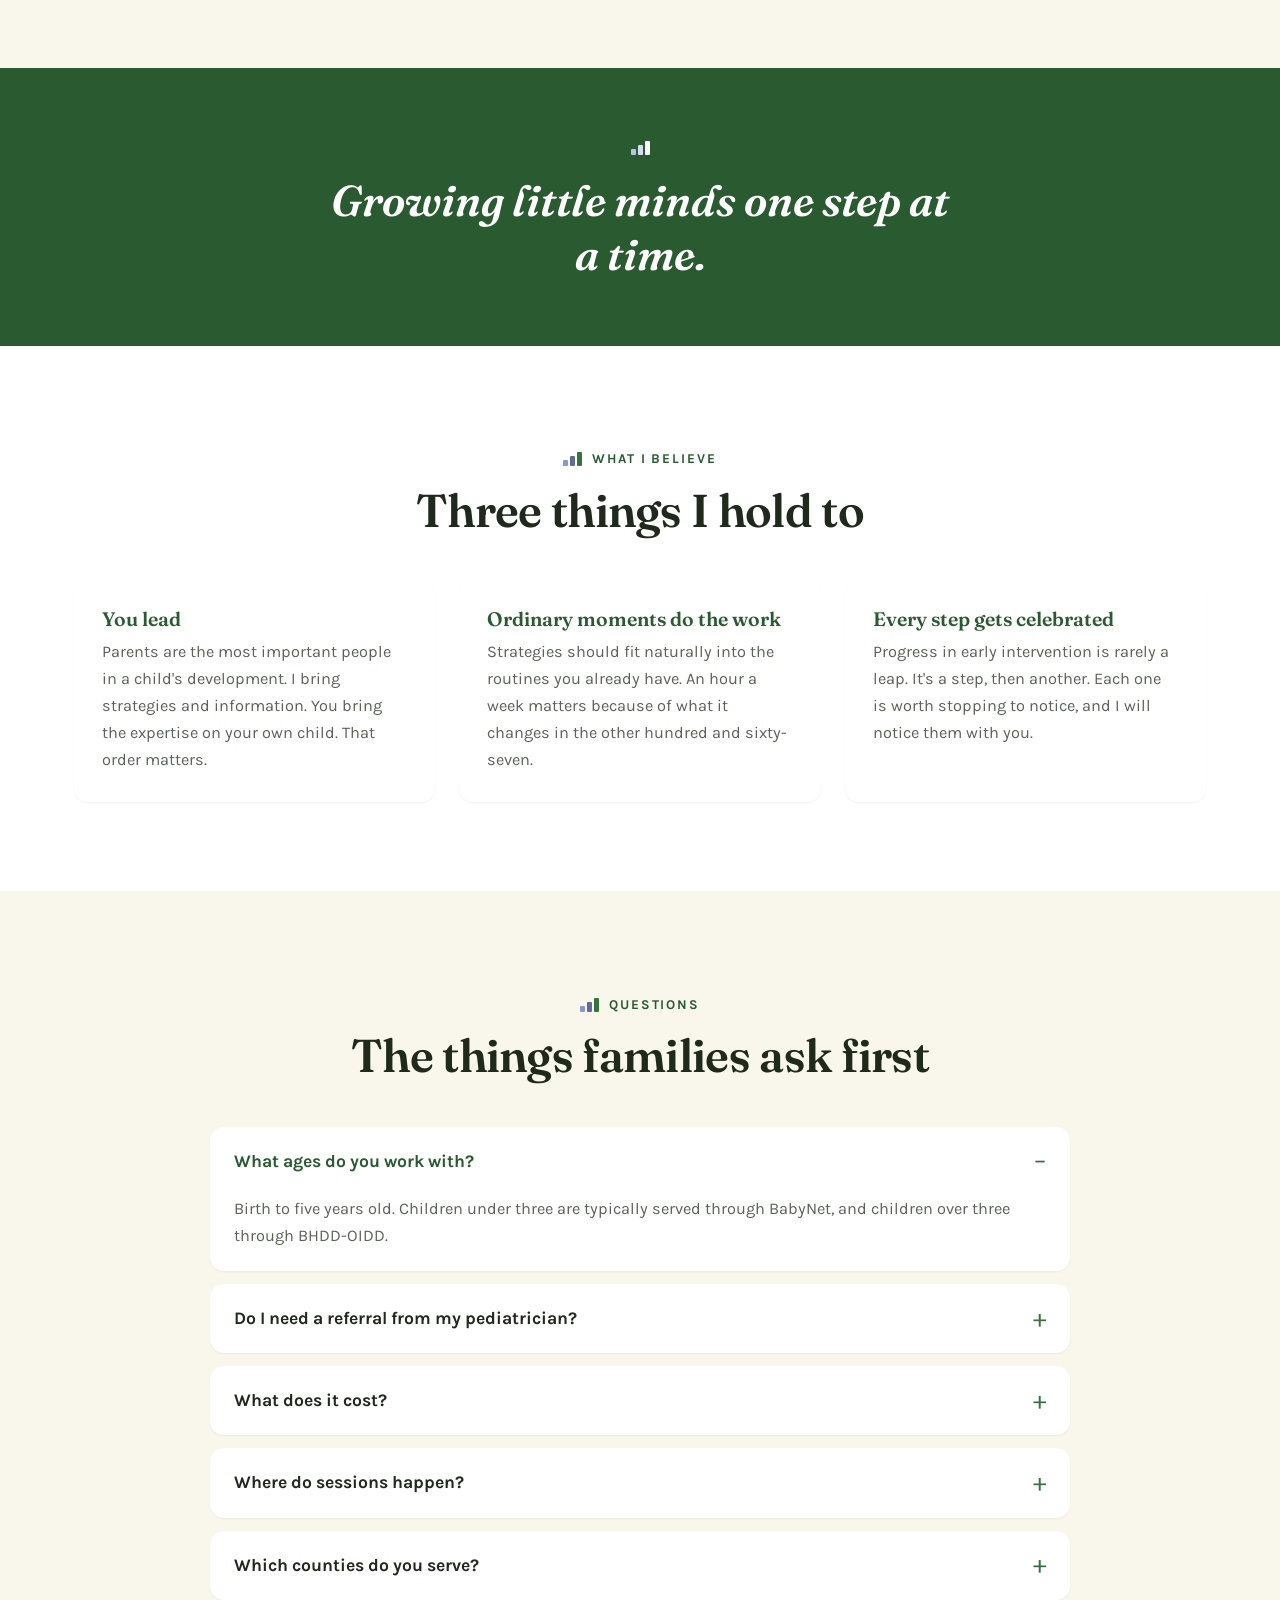
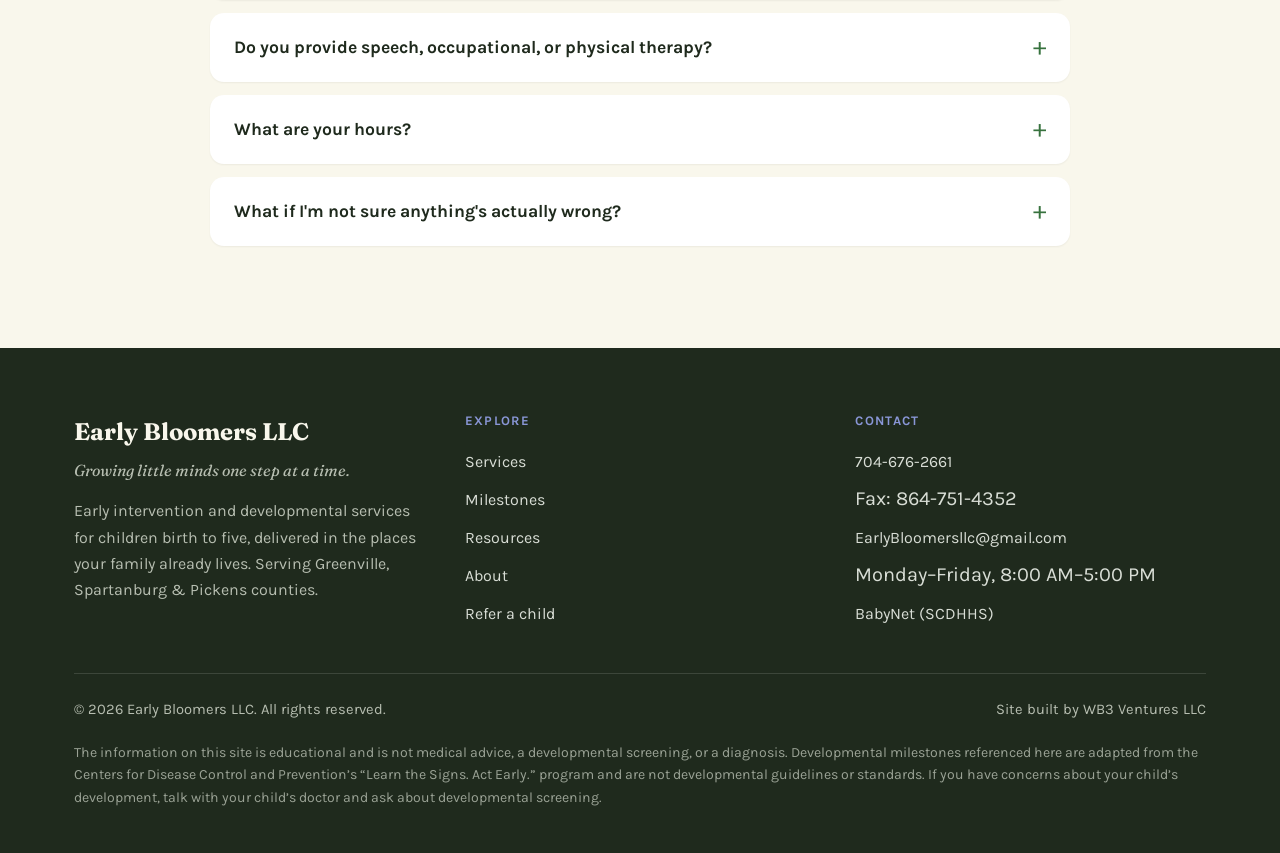
==== commit 1b0fb552: "Update about.html" ====
--- a/about.html
+++ b/about.html
@@ -59,34 +59,40 @@
 <svg class="stair" viewBox="0 0 1200 38" preserveAspectRatio="none" aria-hidden="true" focusable="false"><path fill="currentColor" d="M0 38h150V28h150v-7h150v-6h150v-6H900V4h150V0h150v38z"/></svg>
 <section class="band">
   <div class="wrap">
-    <div class="shead rv">
-      <p class="eyebrow"><span class="stepmark" aria-hidden="true"><i></i><i></i><i></i></span>Why I started Early Bloomers</p>
-      <h2>Known, supported, and encouraged</h2>
-    </div>
-
-    <div style="max-width:68ch">
-      <p class="lede rv" style="max-width:none">
-        I started Early Bloomers because I wanted to serve families in a more personal,
-        relationship-centered way. After years of working in early intervention, I felt called to
-        build a company where children and families are truly known, supported, and encouraged
-        every step of the way.
-      </p>
-      <p class="lede rv" style="max-width:none">
-        I believe parents are the most important people in a child's development. My goal is to
-        partner with families by providing practical strategies that fit naturally into their daily
-        routines, celebrating every milestone along the way. I strive to build genuine
-        relationships, communicate openly, and create individualized plans that help each child
-        reach their fullest potential.
-      </p>
-
-      <ul class="creds rv">
-        <li><svg width="18" height="18" viewBox="0 0 20 20" fill="currentColor" aria-hidden="true" focusable="false"><path d="M10 1l2.6 5.3 5.9.8-4.3 4.1 1 5.8L10 14.3 4.8 17l1-5.8L1.5 7.1l5.9-.8L10 1z"/></svg><span>BabyNet Early Intervention Provider</span></li>
-        <li><svg width="18" height="18" viewBox="0 0 20 20" fill="currentColor" aria-hidden="true" focusable="false"><path d="M10 1l2.6 5.3 5.9.8-4.3 4.1 1 5.8L10 14.3 4.8 17l1-5.8L1.5 7.1l5.9-.8L10 1z"/></svg><span>South Carolina BHDD-OIDD Provider</span></li>
-        <li><svg width="18" height="18" viewBox="0 0 20 20" fill="currentColor" aria-hidden="true" focusable="false"><path d="M10 1l2.6 5.3 5.9.8-4.3 4.1 1 5.8L10 14.3 4.8 17l1-5.8L1.5 7.1l5.9-.8L10 1z"/></svg><span>Bachelor of Arts in Elementary Education, Bob Jones University, 2011</span></li>
-        <li><svg width="18" height="18" viewBox="0 0 20 20" fill="currentColor" aria-hidden="true" focusable="false"><path d="M10 1l2.6 5.3 5.9.8-4.3 4.1 1 5.8L10 14.3 4.8 17l1-5.8L1.5 7.1l5.9-.8L10 1z"/></svg><span>In early intervention since 2015, with over eleven years of experience</span></li>
-        <li><svg width="18" height="18" viewBox="0 0 20 20" fill="currentColor" aria-hidden="true" focusable="false"><path d="M10 1l2.6 5.3 5.9.8-4.3 4.1 1 5.8L10 14.3 4.8 17l1-5.8L1.5 7.1l5.9-.8L10 1z"/></svg><span>Serving Greenville, Spartanburg, and Pickens counties, South Carolina</span></li>
-      </ul>
-    </div>
+    <div class="split rv">
+      <figure class="portrait">
+        <img src="Images/MichelleWakefieldLopez.jpg"
+             alt="Michelle Lopez, Owner and Early Interventionist at Early Bloomers, pictured with her husband"
+             loading="lazy">
+        <figcaption>Michelle Lopez, Owner and Early Interventionist</figcaption>
+      </figure>
+
+      <div>
+        <p class="eyebrow"><span class="stepmark" aria-hidden="true"><i></i><i></i><i></i></span>Why I started Early Bloomers</p>
+        <h2>Known, supported, and encouraged</h2>
+        <p class="lede" style="max-width:none;margin-top:1.2rem">
+          I started Early Bloomers because I wanted to serve families in a more personal,
+          relationship-centered way. After years of working in early intervention, I felt called to
+          build a company where children and families are truly known, supported, and encouraged
+          every step of the way.
+        </p>
+        <p class="lede" style="max-width:none">
+          I believe parents are the most important people in a child's development. My goal is to
+          partner with families by providing practical strategies that fit naturally into their daily
+          routines, celebrating every milestone along the way. I strive to build genuine
+          relationships, communicate openly, and create individualized plans that help each child
+          reach their fullest potential.
+        </p>
+      </div>
+    </div>
+
+    <ul class="creds creds--wide rv">
+      <li><svg width="18" height="18" viewBox="0 0 20 20" fill="currentColor" aria-hidden="true" focusable="false"><path d="M10 1l2.6 5.3 5.9.8-4.3 4.1 1 5.8L10 14.3 4.8 17l1-5.8L1.5 7.1l5.9-.8L10 1z"/></svg><span>BabyNet Early Intervention Provider</span></li>
+      <li><svg width="18" height="18" viewBox="0 0 20 20" fill="currentColor" aria-hidden="true" focusable="false"><path d="M10 1l2.6 5.3 5.9.8-4.3 4.1 1 5.8L10 14.3 4.8 17l1-5.8L1.5 7.1l5.9-.8L10 1z"/></svg><span>South Carolina BHDD-OIDD Provider</span></li>
+      <li><svg width="18" height="18" viewBox="0 0 20 20" fill="currentColor" aria-hidden="true" focusable="false"><path d="M10 1l2.6 5.3 5.9.8-4.3 4.1 1 5.8L10 14.3 4.8 17l1-5.8L1.5 7.1l5.9-.8L10 1z"/></svg><span>Bachelor of Arts in Elementary Education, Bob Jones University, 2011</span></li>
+      <li><svg width="18" height="18" viewBox="0 0 20 20" fill="currentColor" aria-hidden="true" focusable="false"><path d="M10 1l2.6 5.3 5.9.8-4.3 4.1 1 5.8L10 14.3 4.8 17l1-5.8L1.5 7.1l5.9-.8L10 1z"/></svg><span>In early intervention since 2015, with over eleven years of experience</span></li>
+      <li><svg width="18" height="18" viewBox="0 0 20 20" fill="currentColor" aria-hidden="true" focusable="false"><path d="M10 1l2.6 5.3 5.9.8-4.3 4.1 1 5.8L10 14.3 4.8 17l1-5.8L1.5 7.1l5.9-.8L10 1z"/></svg><span>Serving Greenville, Spartanburg, and Pickens counties, South Carolina</span></li>
+    </ul>
   </div>
 </section>
 
--- a/styles.css
+++ b/styles.css
@@ -36,7 +36,9 @@
 body{
   margin:0;
   font-family:var(--body);
-  font-size:19px;
+  /* Fluid base. The rem component means browser zoom and a user's own
+     font-size setting still scale this — a pure vw value would break both. */
+  font-size:clamp(1.125rem,1.05rem + 0.3vw,1.25rem);
   line-height:1.65;
   color:var(--ink);
   background:var(--paper);
@@ -126,11 +128,20 @@
 .brand{display:flex;align-items:center;gap:16px;text-decoration:none;color:var(--ink)}
 /* 104px. The logo's own background is #F9F7EC, identical to --paper, so it
    blends into the header with no box, no padding, no shadow. */
-.brand__logo{width:104px;height:104px;flex:0 0 104px;object-fit:contain}
-.brand__name{font-family:var(--display);font-size:1.62rem;font-weight:700;display:block;line-height:1.05;letter-spacing:-.01em}
+/* Fluid: 72px on a phone up to 104px on a wide screen, scaling smoothly. */
+.brand__logo{
+  width:clamp(72px,5.5vw + 40px,104px);
+  height:clamp(72px,5.5vw + 40px,104px);
+  flex:0 0 auto;object-fit:contain;
+}
+.brand__name{
+  font-family:var(--display);font-weight:700;display:block;line-height:1.05;
+  letter-spacing:-.01em;font-size:clamp(1.2rem,0.95rem + 0.7vw,1.62rem);
+}
 .brand__tag{
   display:block;margin-top:3px;
-  font-family:var(--display);font-style:italic;font-size:.98rem;
+  font-family:var(--display);font-style:italic;
+  font-size:clamp(.8rem,.7rem + 0.22vw,.98rem);
   color:var(--leaf);line-height:1.25;
 }
 
@@ -196,7 +207,8 @@
 .slogan-band .stepmark i:nth-child(3){background:#fff}
 
 /* ---------- Cards ---------- */
-.cards{display:grid;grid-template-columns:repeat(3,1fr);gap:26px}
+/* auto-fit: columns reflow continuously as space allows, no breakpoint jumps */
+.cards{display:grid;grid-template-columns:repeat(auto-fit,minmax(min(290px,100%),1fr));gap:26px}
 .card{
   background:var(--white);border-radius:var(--r-lg);overflow:hidden;
   box-shadow:var(--shadow-sm);display:flex;flex-direction:column;
@@ -210,7 +222,7 @@
 .card ul{margin:.5rem 0 0;padding-left:1.15em;font-size:.98rem;color:var(--ink-soft)}
 .card li{margin-bottom:.35em}
 
-.tiles{display:grid;grid-template-columns:repeat(3,1fr);gap:24px}
+.tiles{display:grid;grid-template-columns:repeat(auto-fit,minmax(min(270px,100%),1fr));gap:24px}
 .tile{padding:28px;background:var(--white);border-radius:var(--r);box-shadow:var(--shadow-sm)}
 .tile h3{color:var(--leaf-deep);margin-bottom:.5rem;font-size:1.22rem}
 .tile p{margin:0;font-size:1.02rem;color:var(--ink-soft)}
@@ -242,7 +254,7 @@
 .steps__body p{margin:0;font-size:1.02rem;color:var(--ink-soft)}
 .steps__body p+p{margin-top:.55em}
 
-.steps-h{counter-reset:s;display:grid;grid-template-columns:repeat(4,1fr);gap:26px}
+.steps-h{counter-reset:s;display:grid;grid-template-columns:repeat(auto-fit,minmax(min(215px,100%),1fr));gap:26px}
 .steps-h__item{counter-increment:s;position:relative;padding-top:66px}
 .steps-h__item::before{
   content:"Step " counter(s);
@@ -360,7 +372,7 @@
 
 /* ---------- Footer ---------- */
 .ftr{background:var(--ink);color:#D9DED6;padding:64px 0 30px}
-.ftr__grid{display:grid;grid-template-columns:1.6fr 1fr 1fr;gap:40px}
+.ftr__grid{display:grid;grid-template-columns:repeat(auto-fit,minmax(min(250px,100%),1fr));gap:40px}
 .ftr__brand b{font-family:var(--display);font-size:1.5rem;color:var(--paper);display:block}
 .ftr__slogan{
   font-family:var(--display);font-style:italic;color:var(--peri);
@@ -378,7 +390,12 @@
   font-size:.92rem;color:#B7BEB1;
 }
 .ftr__base a{font-size:.92rem;color:#D9DED6;text-decoration:underline}
-.ftr__legal{margin-top:16px;font-size:.88rem;color:#9AA295;line-height:1.6;max-width:none}
+/* .ftr p sets max-width:40ch and outranks a lone class, so this needs the
+   extra specificity to span the full footer. */
+.ftr p.ftr__legal{
+  margin-top:20px;font-size:.88rem;color:#9AA295;line-height:1.6;
+  max-width:none;width:100%;
+}
 
 /* ---------- Reveal ---------- */
 .rv{opacity:0;transform:translateY(18px);transition:opacity .6s ease,transform .6s ease}
@@ -386,18 +403,12 @@
 
 /* ---------- Responsive ---------- */
 @media (max-width:1120px){
-  .brand__logo{width:88px;height:88px;flex-basis:88px}
-  .brand__name{font-size:1.4rem}
-  .brand__tag{font-size:.88rem}
   .nav a{padding:8px 10px;font-size:.96rem}
 }
 @media (max-width:980px){
   .hero__grid,.contact{grid-template-columns:1fr}
   .hero__art{order:-1}
   .hero__badge{left:auto;right:16px;bottom:-16px}
-  .cards,.tiles{grid-template-columns:repeat(2,1fr)}
-  .steps-h{grid-template-columns:repeat(2,1fr)}
-  .ftr__grid{grid-template-columns:1fr 1fr}
 }
 @media (max-width:860px){
   .nav{
@@ -414,12 +425,7 @@
   .res__item{grid-template-columns:1fr}
 }
 @media (max-width:600px){
-  body{font-size:18px}
-  .brand__logo{width:72px;height:72px;flex-basis:72px}
-  .brand__name{font-size:1.24rem}
-  .brand__tag{font-size:.82rem}
   .nav{inset:104px 0 auto;max-height:calc(100vh - 104px)}
-  .cards,.tiles,.steps-h,.ftr__grid{grid-template-columns:1fr}
   .hero__actions .btn{width:100%}
   .hero__badge{position:static;margin-top:16px;max-width:none}
   .steps__item{grid-template-columns:64px 1fr;gap:18px}
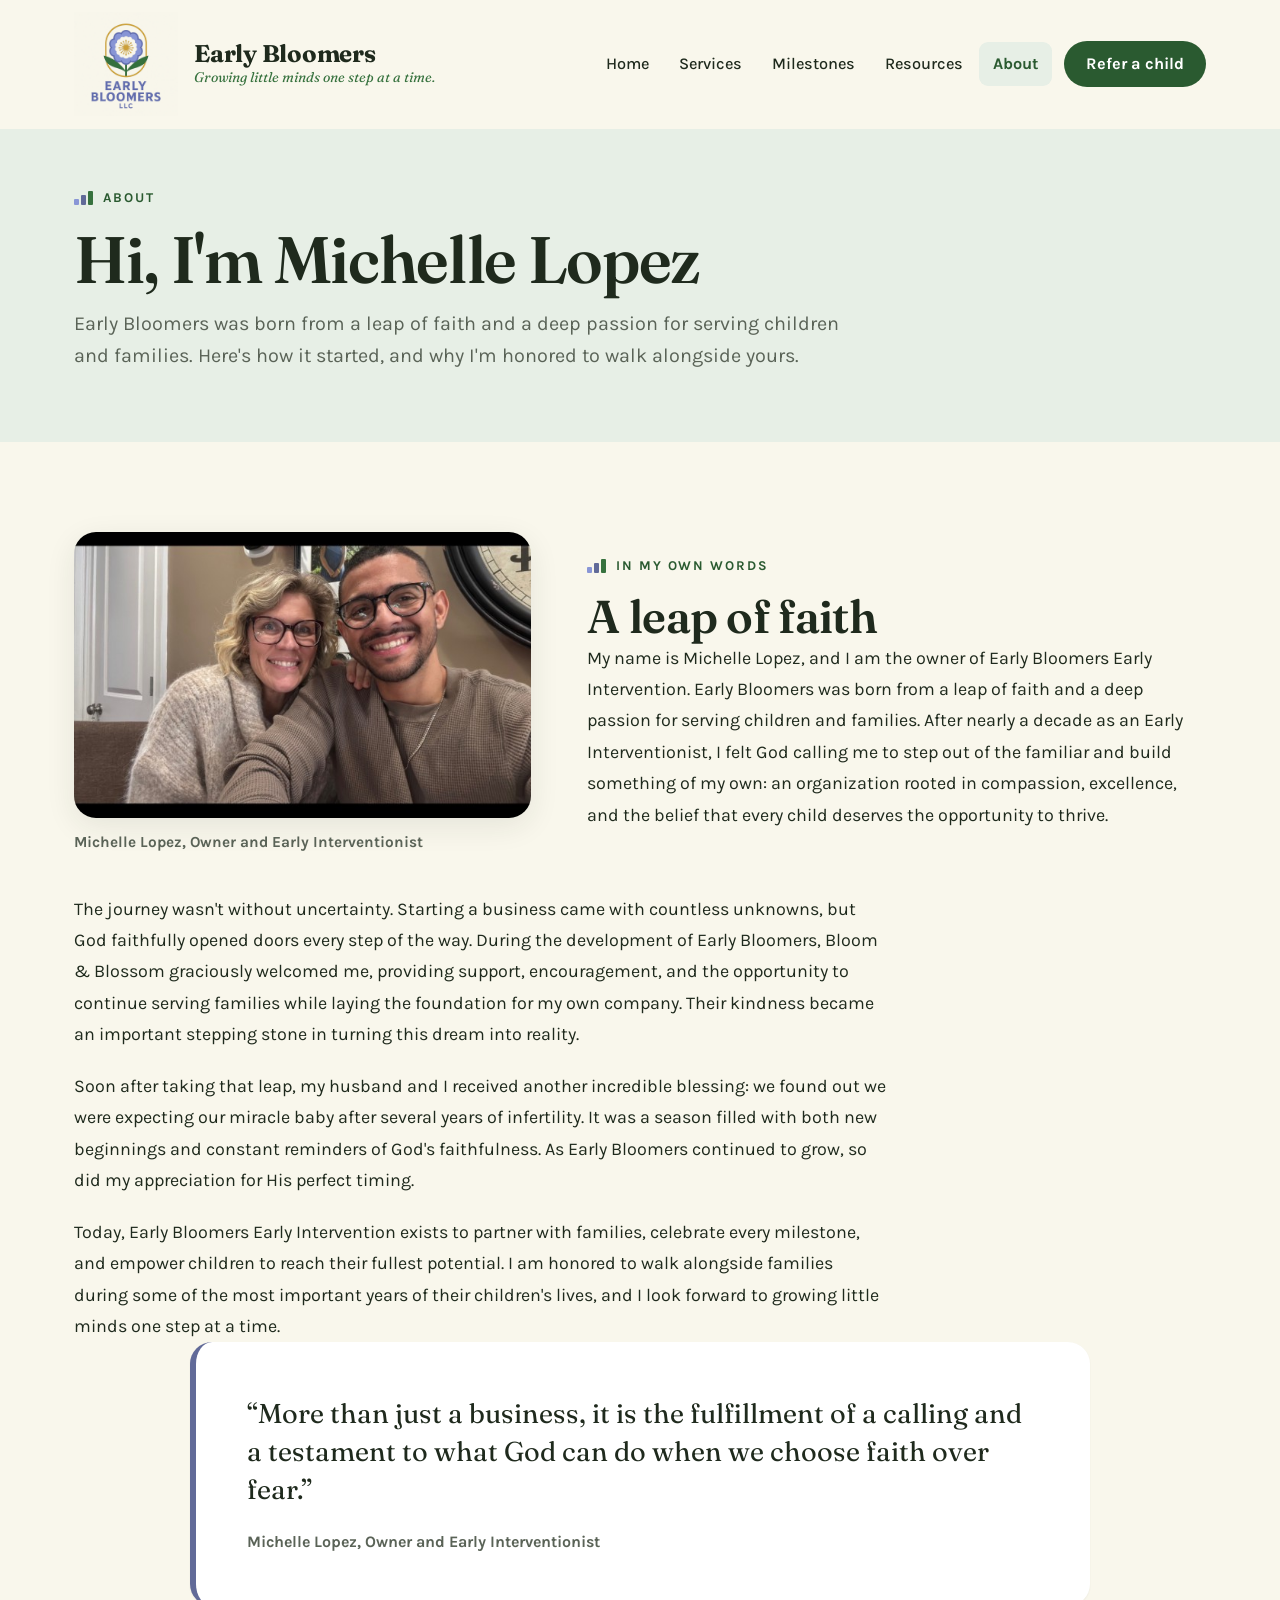
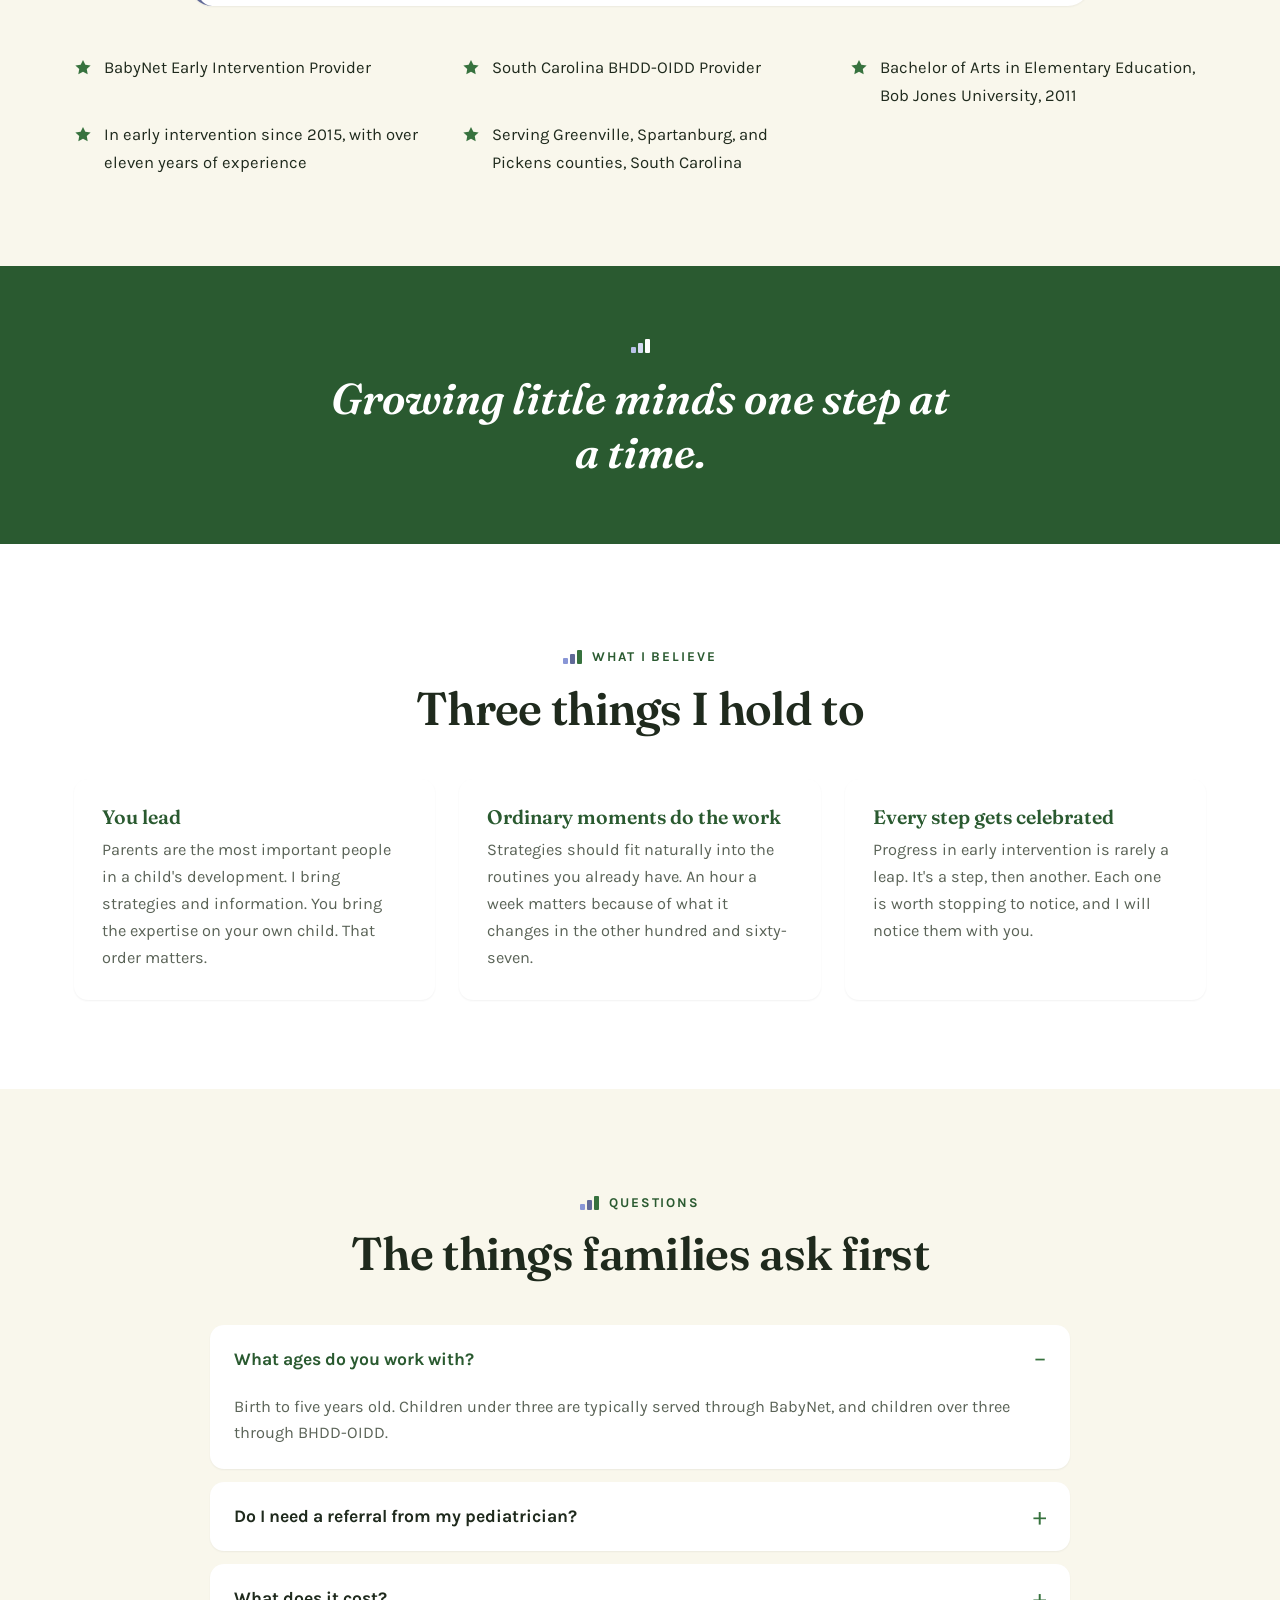
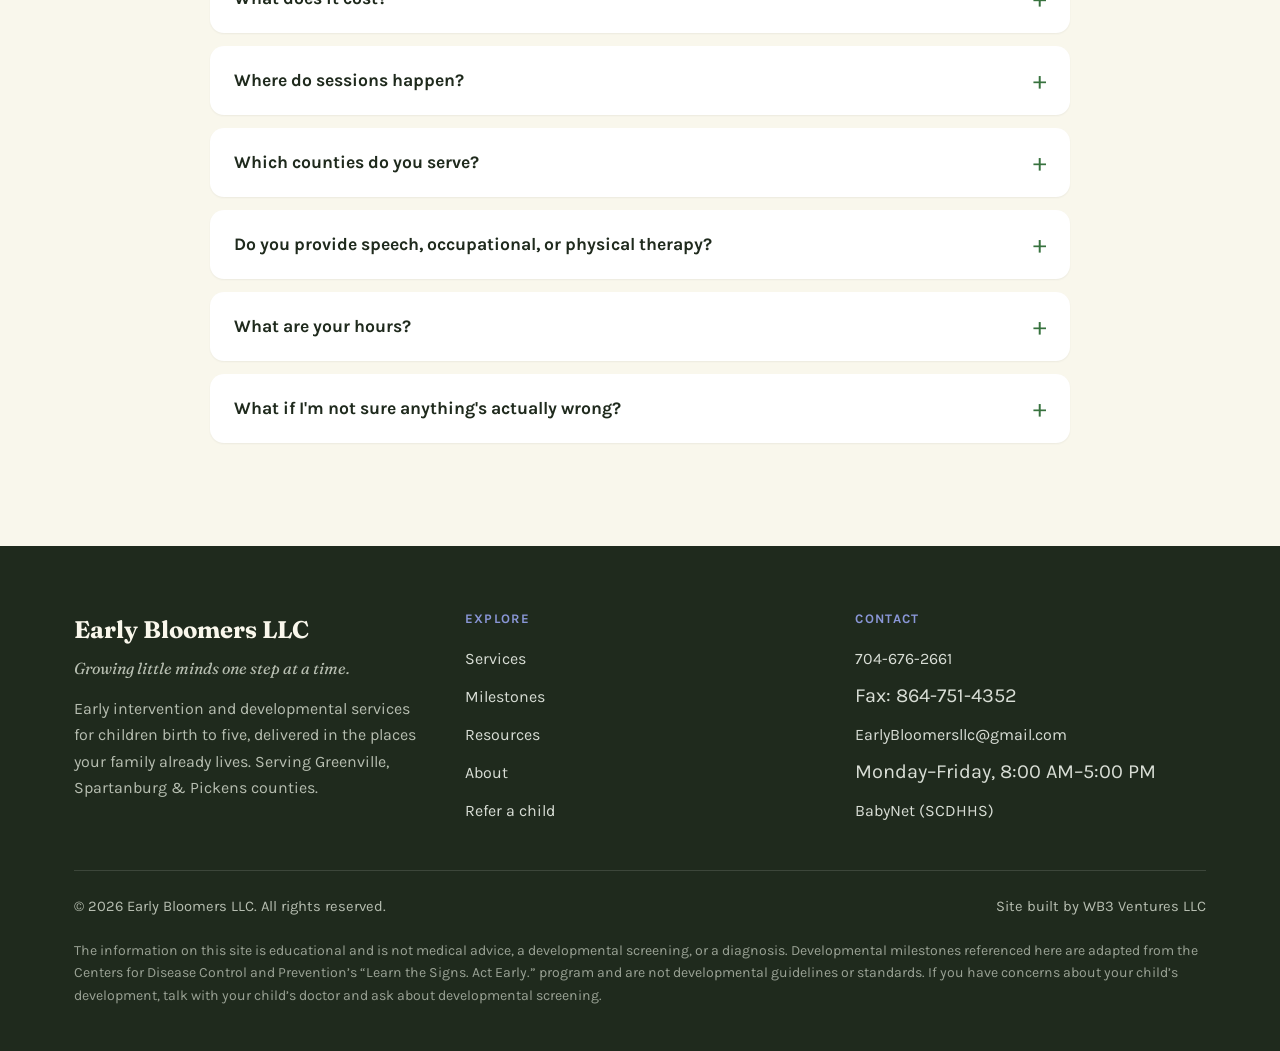
==== commit 58991acb: "Update about.html" ====
--- a/about.html
+++ b/about.html
@@ -53,10 +53,10 @@
   <div class="wrap">
     <p class="eyebrow"><span class="stepmark" aria-hidden="true"><i></i><i></i><i></i></span>About</p>
     <h1>Hi, I'm Michelle Lopez</h1>
-    <p class="lede">Owner and Early Interventionist at Early Bloomers LLC, serving families across Greenville, Spartanburg &amp; Pickens counties.</p>
-  </div>
-</section>
-<svg class="stair" viewBox="0 0 1200 38" preserveAspectRatio="none" aria-hidden="true" focusable="false"><path fill="currentColor" d="M0 38h150V28h150v-7h150v-6h150v-6H900V4h150V0h150v38z"/></svg>
+    <p class="lede">Early Bloomers was born from a leap of faith and a deep passion for serving children and families. Here's how it started, and why I'm honored to walk alongside yours.</p>
+  </div>
+</section>
+
 <section class="band">
   <div class="wrap">
     <div class="split rv">
@@ -68,23 +68,50 @@
       </figure>
 
       <div>
-        <p class="eyebrow"><span class="stepmark" aria-hidden="true"><i></i><i></i><i></i></span>Why I started Early Bloomers</p>
-        <h2>Known, supported, and encouraged</h2>
-        <p class="lede" style="max-width:none;margin-top:1.2rem">
-          I started Early Bloomers because I wanted to serve families in a more personal,
-          relationship-centered way. After years of working in early intervention, I felt called to
-          build a company where children and families are truly known, supported, and encouraged
-          every step of the way.
-        </p>
-        <p class="lede" style="max-width:none">
-          I believe parents are the most important people in a child's development. My goal is to
-          partner with families by providing practical strategies that fit naturally into their daily
-          routines, celebrating every milestone along the way. I strive to build genuine
-          relationships, communicate openly, and create individualized plans that help each child
-          reach their fullest potential.
-        </p>
-      </div>
-    </div>
+        <p class="eyebrow"><span class="stepmark" aria-hidden="true"><i></i><i></i><i></i></span>In my own words</p>
+        <h2>A leap of faith</h2>
+        <div class="story">
+          <p>
+            My name is Michelle Lopez, and I am the owner of Early Bloomers Early Intervention.
+            Early Bloomers was born from a leap of faith and a deep passion for serving children
+            and families. After nearly a decade as an Early Interventionist, I felt God calling me
+            to step out of the familiar and build something of my own: an organization rooted in
+            compassion, excellence, and the belief that every child deserves the opportunity to
+            thrive.
+          </p>
+        </div>
+      </div>
+    </div>
+
+    <div class="story story--full rv">
+      <p>
+        The journey wasn't without uncertainty. Starting a business came with countless unknowns,
+        but God faithfully opened doors every step of the way. During the development of Early
+        Bloomers, Bloom &amp; Blossom graciously welcomed me, providing support, encouragement, and
+        the opportunity to continue serving families while laying the foundation for my own company.
+        Their kindness became an important stepping stone in turning this dream into reality.
+      </p>
+      <p>
+        Soon after taking that leap, my husband and I received another incredible blessing: we found
+        out we were expecting our miracle baby after several years of infertility. It was a season
+        filled with both new beginnings and constant reminders of God's faithfulness. As Early
+        Bloomers continued to grow, so did my appreciation for His perfect timing.
+      </p>
+      <p>
+        Today, Early Bloomers Early Intervention exists to partner with families, celebrate every
+        milestone, and empower children to reach their fullest potential. I am honored to walk
+        alongside families during some of the most important years of their children's lives, and I
+        look forward to growing little minds one step at a time.
+      </p>
+    </div>
+
+    <figure class="quote rv" style="max-width:900px;margin-inline:auto">
+      <blockquote>
+        &ldquo;More than just a business, it is the fulfillment of a calling and a testament to what
+        God can do when we choose faith over fear.&rdquo;
+      </blockquote>
+      <figcaption>Michelle Lopez, Owner and Early Interventionist</figcaption>
+    </figure>
 
     <ul class="creds creds--wide rv">
       <li><svg width="18" height="18" viewBox="0 0 20 20" fill="currentColor" aria-hidden="true" focusable="false"><path d="M10 1l2.6 5.3 5.9.8-4.3 4.1 1 5.8L10 14.3 4.8 17l1-5.8L1.5 7.1l5.9-.8L10 1z"/></svg><span>BabyNet Early Intervention Provider</span></li>
--- a/styles.css
+++ b/styles.css
@@ -311,6 +311,38 @@
 .creds{list-style:none;padding:0;margin:1.6rem 0 0;display:grid;gap:12px}
 .creds li{display:flex;gap:12px;align-items:flex-start;font-size:1.04rem}
 .creds svg{flex:0 0 auto;margin-top:.3em;color:var(--leaf)}
+/* Credentials spread across the full width once they sit below the split */
+.creds--wide{
+  margin-top:clamp(28px,4vw,48px);
+  grid-template-columns:repeat(auto-fit,minmax(min(280px,100%),1fr));
+  gap:12px 32px;
+}
+
+/* ---------- Story: her words, given room to breathe ---------- */
+.story p{
+  font-size:1.12rem;line-height:1.75;color:var(--ink);
+  max-width:62ch;margin-bottom:1.15em;
+}
+.story p:last-child{margin-bottom:0}
+.story--full{
+  margin-top:clamp(26px,3.5vw,40px);
+  column-gap:clamp(32px,4vw,56px);
+}
+.story--full p{max-width:74ch}
+
+/* ---------- Portrait ---------- */
+.split{display:grid;grid-template-columns:minmax(0,.85fr) minmax(0,1.15fr);gap:clamp(28px,4.5vw,56px);align-items:center}
+.portrait{margin:0}
+/* No forced aspect-ratio: the photo keeps its own proportions rather than
+   being cropped to a guess. */
+.portrait img{
+  width:100%;height:auto;border-radius:var(--r-lg);
+  box-shadow:var(--shadow);background:var(--leaf-pale);
+}
+.portrait figcaption{
+  margin-top:.9rem;font-size:.96rem;color:var(--ink-soft);
+  font-weight:700;line-height:1.4;
+}
 
 /* ---------- FAQ ---------- */
 .faq{max-width:860px;margin:0 auto}
@@ -406,9 +438,12 @@
   .nav a{padding:8px 10px;font-size:.96rem}
 }
 @media (max-width:980px){
-  .hero__grid,.contact{grid-template-columns:1fr}
+  .hero__grid,.contact,.split{grid-template-columns:1fr}
   .hero__art{order:-1}
   .hero__badge{left:auto;right:16px;bottom:-16px}
+  /* Stacked, the portrait would otherwise stretch the full column width */
+  .portrait{max-width:440px;margin-inline:auto}
+  .portrait figcaption{text-align:center}
 }
 @media (max-width:860px){
   .nav{
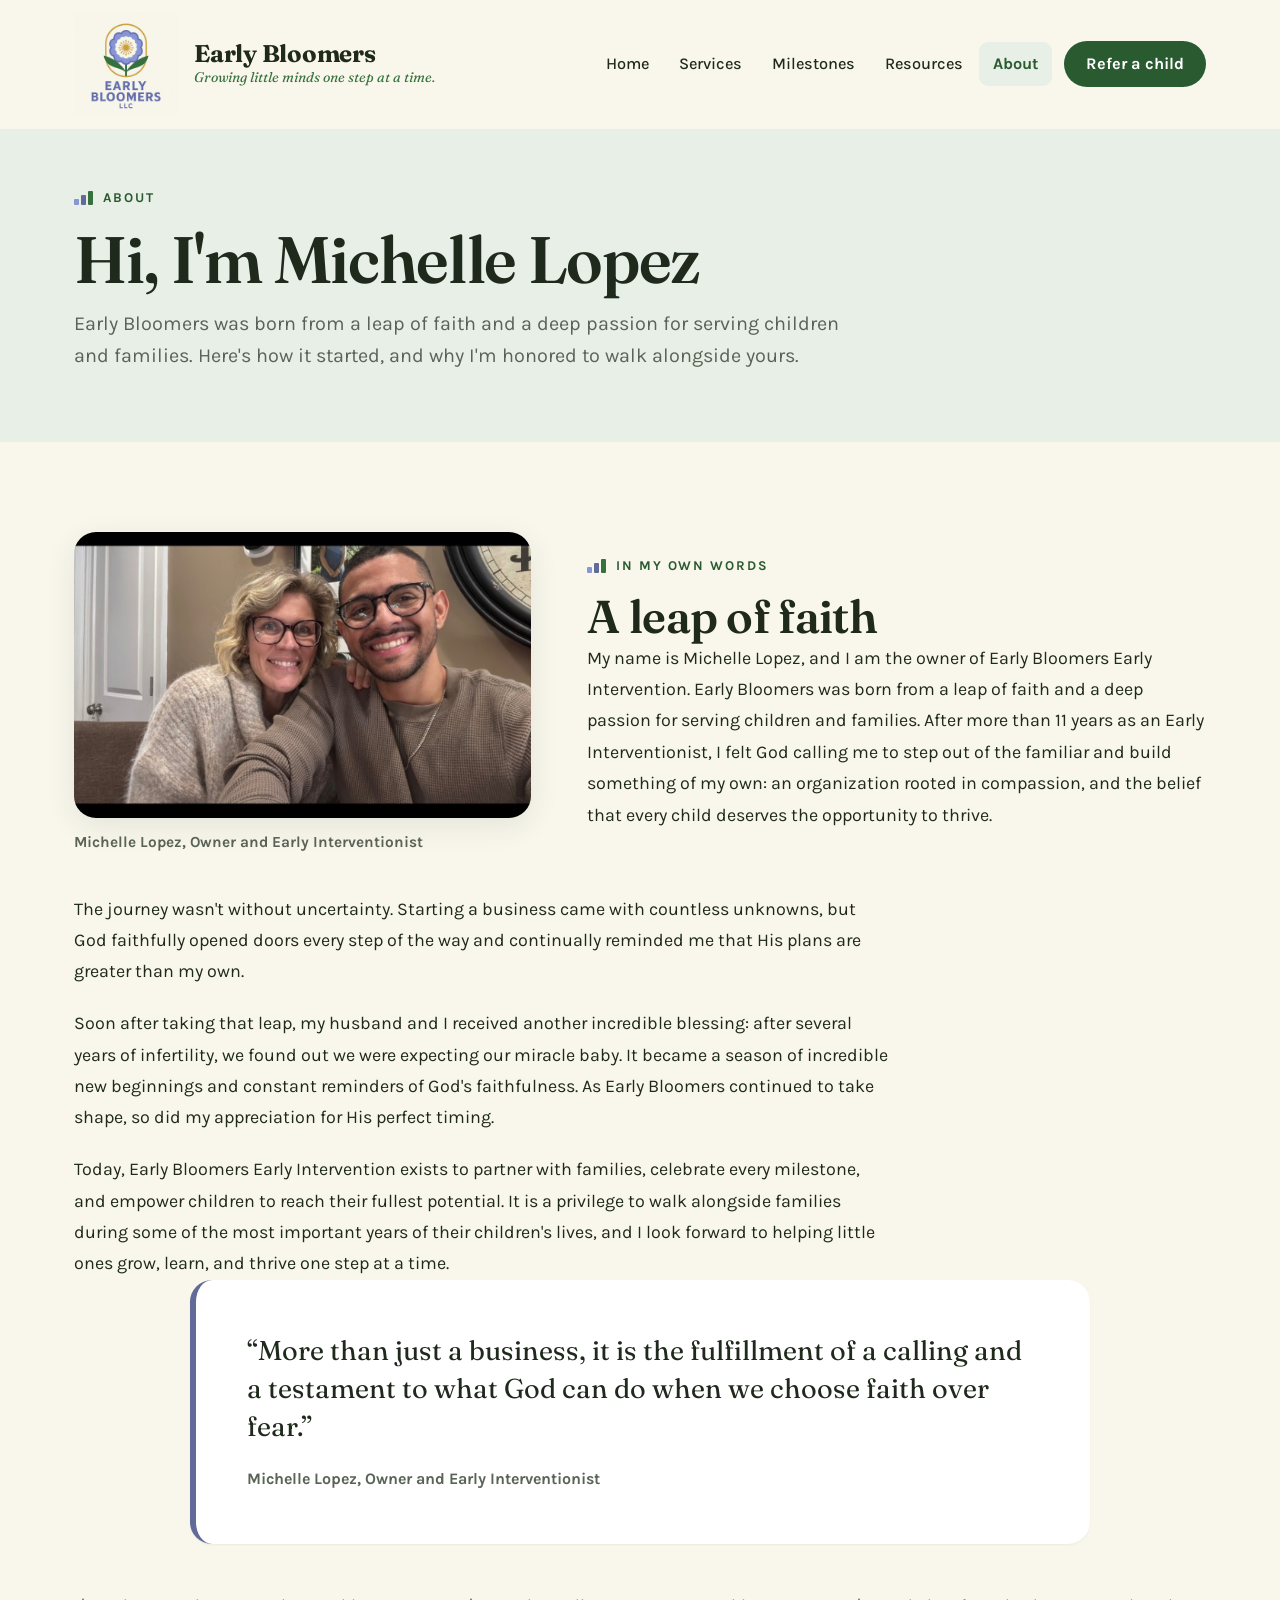
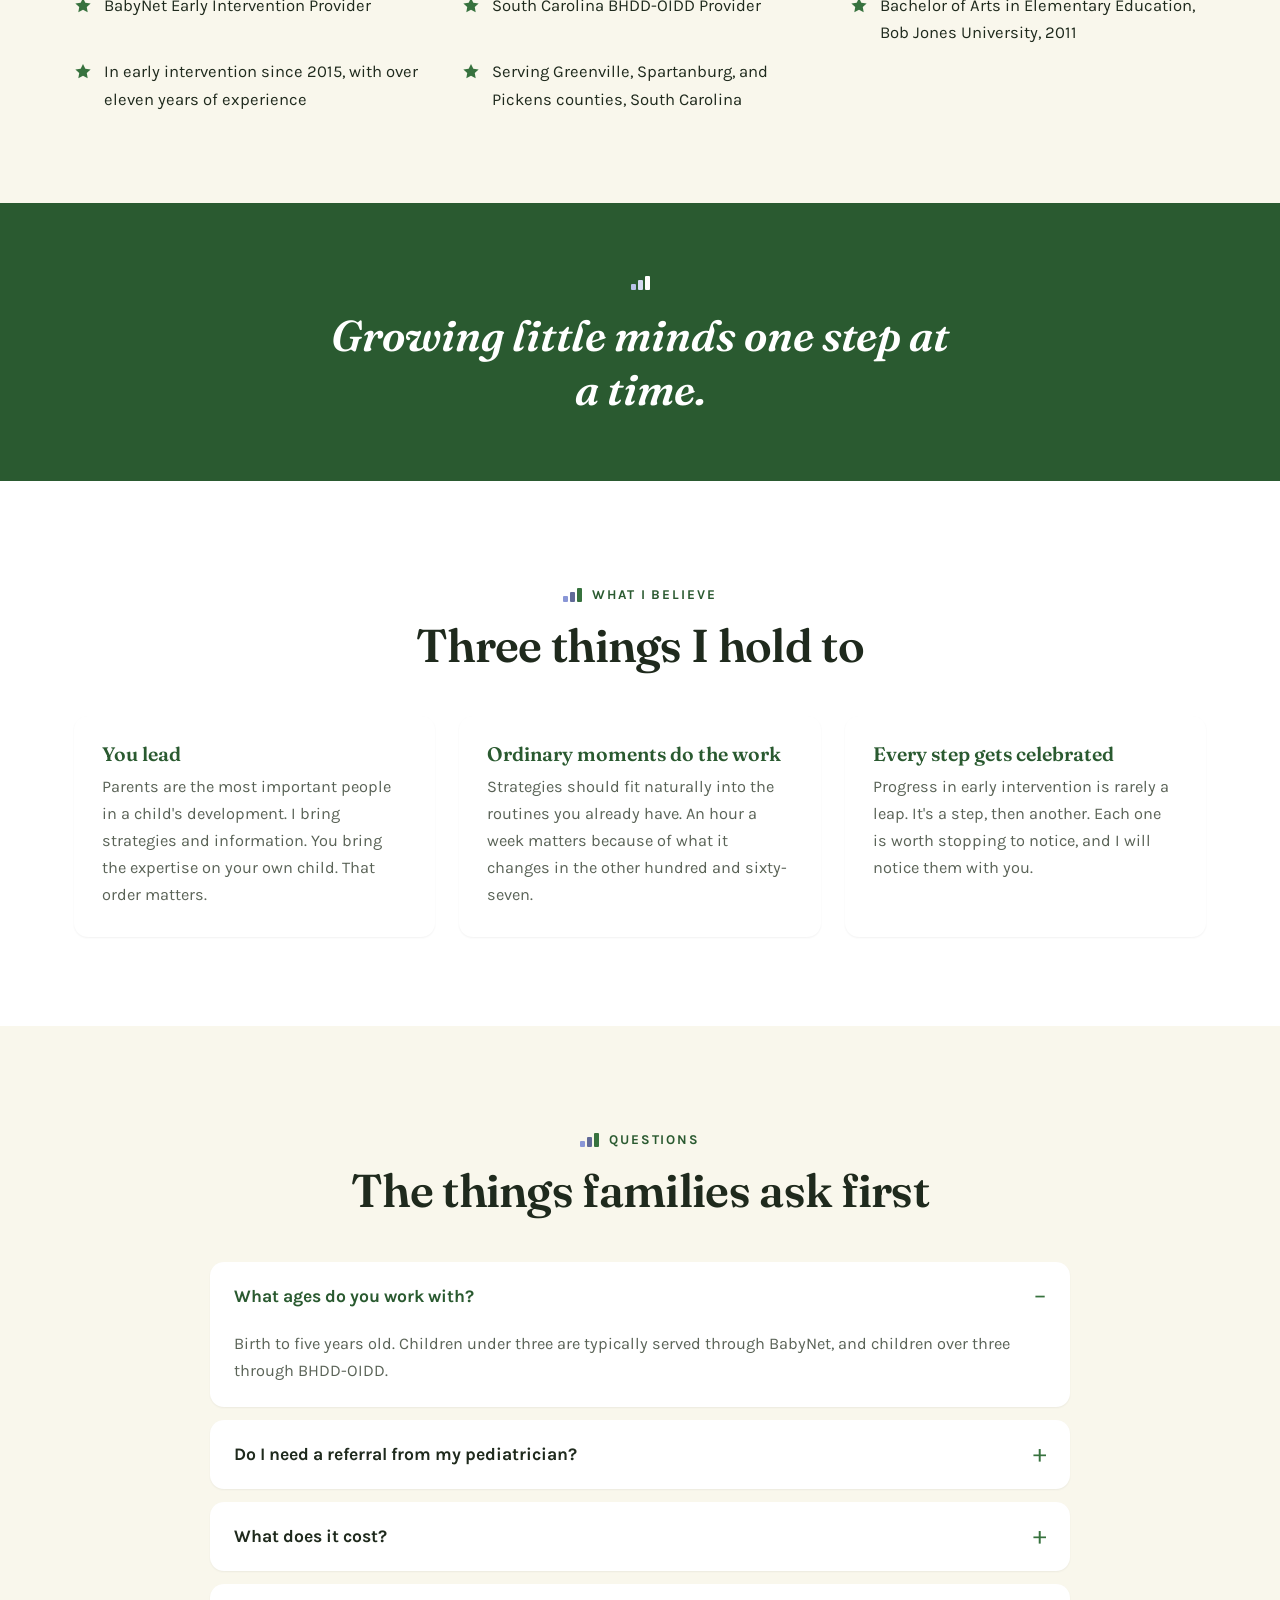
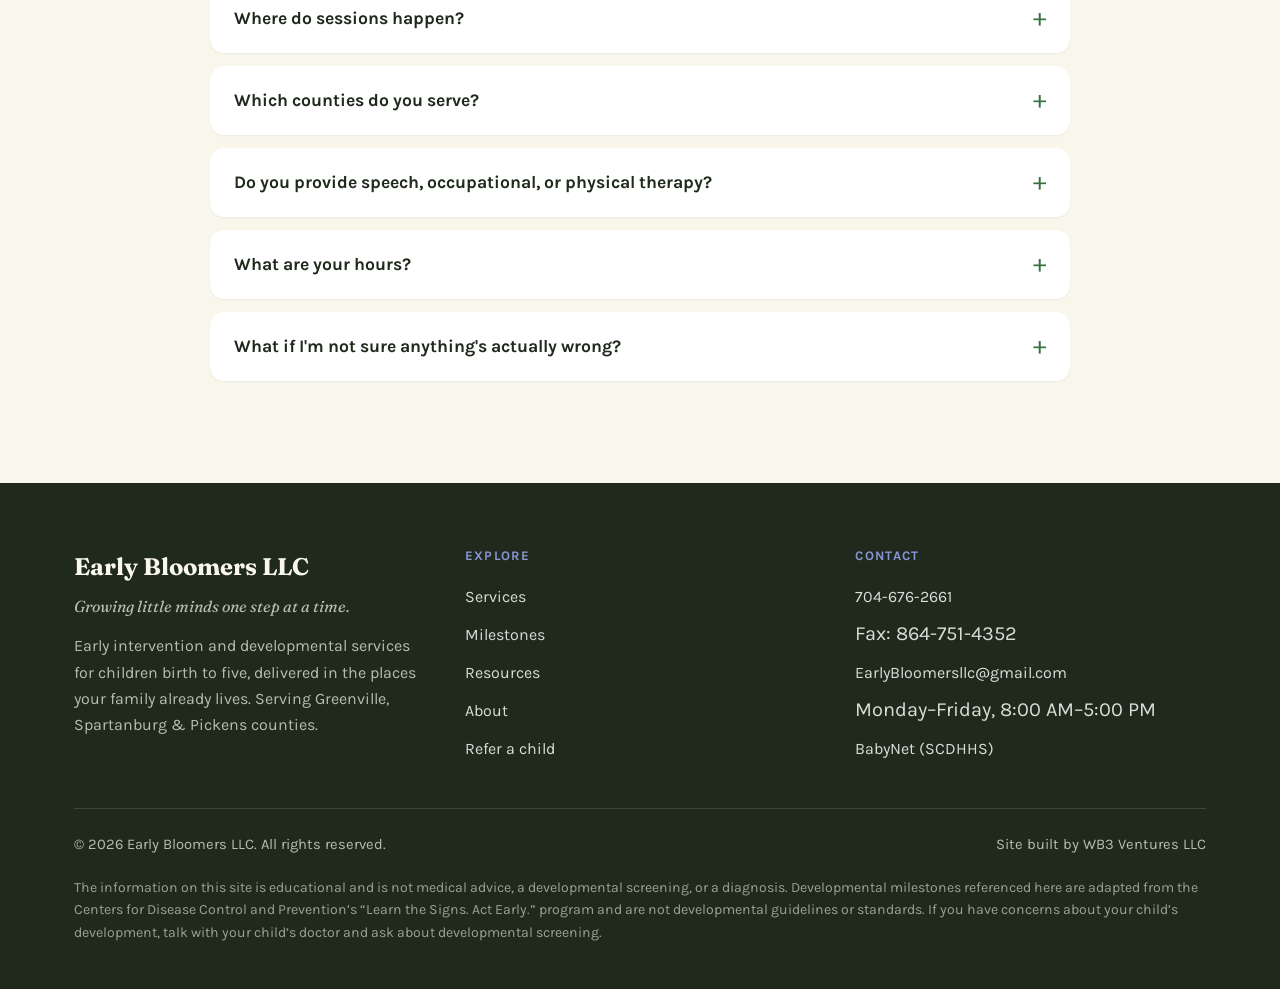
==== commit ba662a26: "Update about.html" ====
--- a/about.html
+++ b/about.html
@@ -10,8 +10,10 @@
 <meta property="og:site_name" content="Early Bloomers LLC">
 <meta property="og:title" content="About Michelle Lopez &mdash; Early Bloomers LLC">
 <meta property="og:description" content="Michelle Lopez, Owner and Early Interventionist. BabyNet and BHDD-OIDD provider serving Greenville, Spartanburg, and Pickens counties since 2015.">
-<meta property="og:image" content="Images/Image1.jpg">
+<meta property="og:image" content="https://early-bloomers.com/Images/MichelleWakefieldLopez.jpg">
+<meta property="og:url" content="https://early-bloomers.com/about.html">
 <meta name="twitter:card" content="summary_large_image">
+<link rel="canonical" href="https://early-bloomers.com/about.html">
 <link rel="icon" href="Images/EBLogo1.png">
 <link rel="preconnect" href="https://fonts.googleapis.com">
 <link rel="preconnect" href="https://fonts.gstatic.com" crossorigin>
@@ -74,10 +76,9 @@
           <p>
             My name is Michelle Lopez, and I am the owner of Early Bloomers Early Intervention.
             Early Bloomers was born from a leap of faith and a deep passion for serving children
-            and families. After nearly a decade as an Early Interventionist, I felt God calling me
-            to step out of the familiar and build something of my own: an organization rooted in
-            compassion, excellence, and the belief that every child deserves the opportunity to
-            thrive.
+            and families. After more than 11 years as an Early Interventionist, I felt God calling
+            me to step out of the familiar and build something of my own: an organization rooted in
+            compassion, and the belief that every child deserves the opportunity to thrive.
           </p>
         </div>
       </div>
@@ -86,22 +87,20 @@
     <div class="story story--full rv">
       <p>
         The journey wasn't without uncertainty. Starting a business came with countless unknowns,
-        but God faithfully opened doors every step of the way. During the development of Early
-        Bloomers, Bloom &amp; Blossom graciously welcomed me, providing support, encouragement, and
-        the opportunity to continue serving families while laying the foundation for my own company.
-        Their kindness became an important stepping stone in turning this dream into reality.
+        but God faithfully opened doors every step of the way and continually reminded me that His
+        plans are greater than my own.
       </p>
       <p>
-        Soon after taking that leap, my husband and I received another incredible blessing: we found
-        out we were expecting our miracle baby after several years of infertility. It was a season
-        filled with both new beginnings and constant reminders of God's faithfulness. As Early
-        Bloomers continued to grow, so did my appreciation for His perfect timing.
+        Soon after taking that leap, my husband and I received another incredible blessing: after
+        several years of infertility, we found out we were expecting our miracle baby. It became a
+        season of incredible new beginnings and constant reminders of God's faithfulness. As Early
+        Bloomers continued to take shape, so did my appreciation for His perfect timing.
       </p>
       <p>
         Today, Early Bloomers Early Intervention exists to partner with families, celebrate every
-        milestone, and empower children to reach their fullest potential. I am honored to walk
+        milestone, and empower children to reach their fullest potential. It is a privilege to walk
         alongside families during some of the most important years of their children's lives, and I
-        look forward to growing little minds one step at a time.
+        look forward to helping little ones grow, learn, and thrive one step at a time.
       </p>
     </div>
 
--- a/styles.css
+++ b/styles.css
@@ -14,7 +14,8 @@
   --peri-pale:#EDEEF9;
   --ink:#1F2A1D;          /* 13.89:1 on paper */
   --ink-soft:#5A6357;     /* 5.82:1 on paper */
-  --rule:rgba(31,42,29,.16);
+  --rule:rgba(31,42,29,.16);      /* decorative dividers — exempt from 1.4.11 */
+  --border-ui:rgba(31,42,29,.52);  /* interactive control borders — 3.2:1, meets 1.4.11 */
 
   --shadow-sm:0 1px 2px rgba(31,42,29,.06);
   --shadow:0 8px 30px rgba(31,42,29,.09);
@@ -157,7 +158,7 @@
 .nav a.nav__cta:hover,.nav a.nav__cta[aria-current="page"]{background:var(--leaf);color:#fff}
 
 .burger{
-  display:none;background:none;border:1.5px solid var(--rule);border-radius:10px;
+  display:none;background:none;border:1.5px solid var(--border-ui);border-radius:10px;
   min-width:var(--tap);min-height:var(--tap);align-items:center;justify-content:center;
   cursor:pointer;color:var(--ink);flex-direction:column;gap:4px;
 }
@@ -378,8 +379,10 @@
 }
 .field label{display:block;font-size:.94rem;font-weight:700;margin-bottom:6px}
 .field .req{color:var(--leaf-deep)}
+.form__req{font-size:.94rem;color:var(--ink-soft);margin:0 0 .2rem}
+.form__req .req{color:var(--leaf-deep);font-weight:700}
 .field input,.field textarea,.field select{
-  width:100%;padding:14px 16px;border:2px solid var(--rule);border-radius:10px;
+  width:100%;padding:14px 16px;border:2px solid var(--border-ui);border-radius:10px;
   font-family:var(--body);font-size:1.05rem;background:var(--white);color:var(--ink);
   min-height:var(--tap);
 }
@@ -439,18 +442,23 @@
 }
 @media (max-width:980px){
   .hero__grid,.contact,.split{grid-template-columns:1fr}
-  .hero__art{order:-1}
+  /* Headline leads on a phone. The image used to sit above it and swallow
+     the whole first screen. */
+  .hero__art{order:1}
+  .hero__art img{aspect-ratio:16/10}
   .hero__badge{left:auto;right:16px;bottom:-16px}
-  /* Stacked, the portrait would otherwise stretch the full column width */
   .portrait{max-width:440px;margin-inline:auto}
   .portrait figcaption{text-align:center}
 }
 @media (max-width:860px){
+  /* Anchored to the header rather than a guessed pixel offset, so it stays
+     put as the fluid logo changes the header height. */
   .nav{
-    position:fixed;inset:128px 0 auto;background:var(--paper);
+    position:absolute;top:100%;left:0;right:0;
+    background:var(--paper);
     flex-direction:column;align-items:stretch;gap:0;padding:16px 20px 26px;
     border-bottom:1px solid var(--rule);box-shadow:var(--shadow);display:none;
-    max-height:calc(100vh - 128px);overflow-y:auto;
+    max-height:72vh;overflow-y:auto;
   }
   .nav.open{display:flex}
   .nav a{padding:15px 10px;border-radius:8px;font-size:1.1rem}
@@ -460,7 +468,6 @@
   .res__item{grid-template-columns:1fr}
 }
 @media (max-width:600px){
-  .nav{inset:104px 0 auto;max-height:calc(100vh - 104px)}
   .hero__actions .btn{width:100%}
   .hero__badge{position:static;margin-top:16px;max-width:none}
   .steps__item{grid-template-columns:64px 1fr;gap:18px}
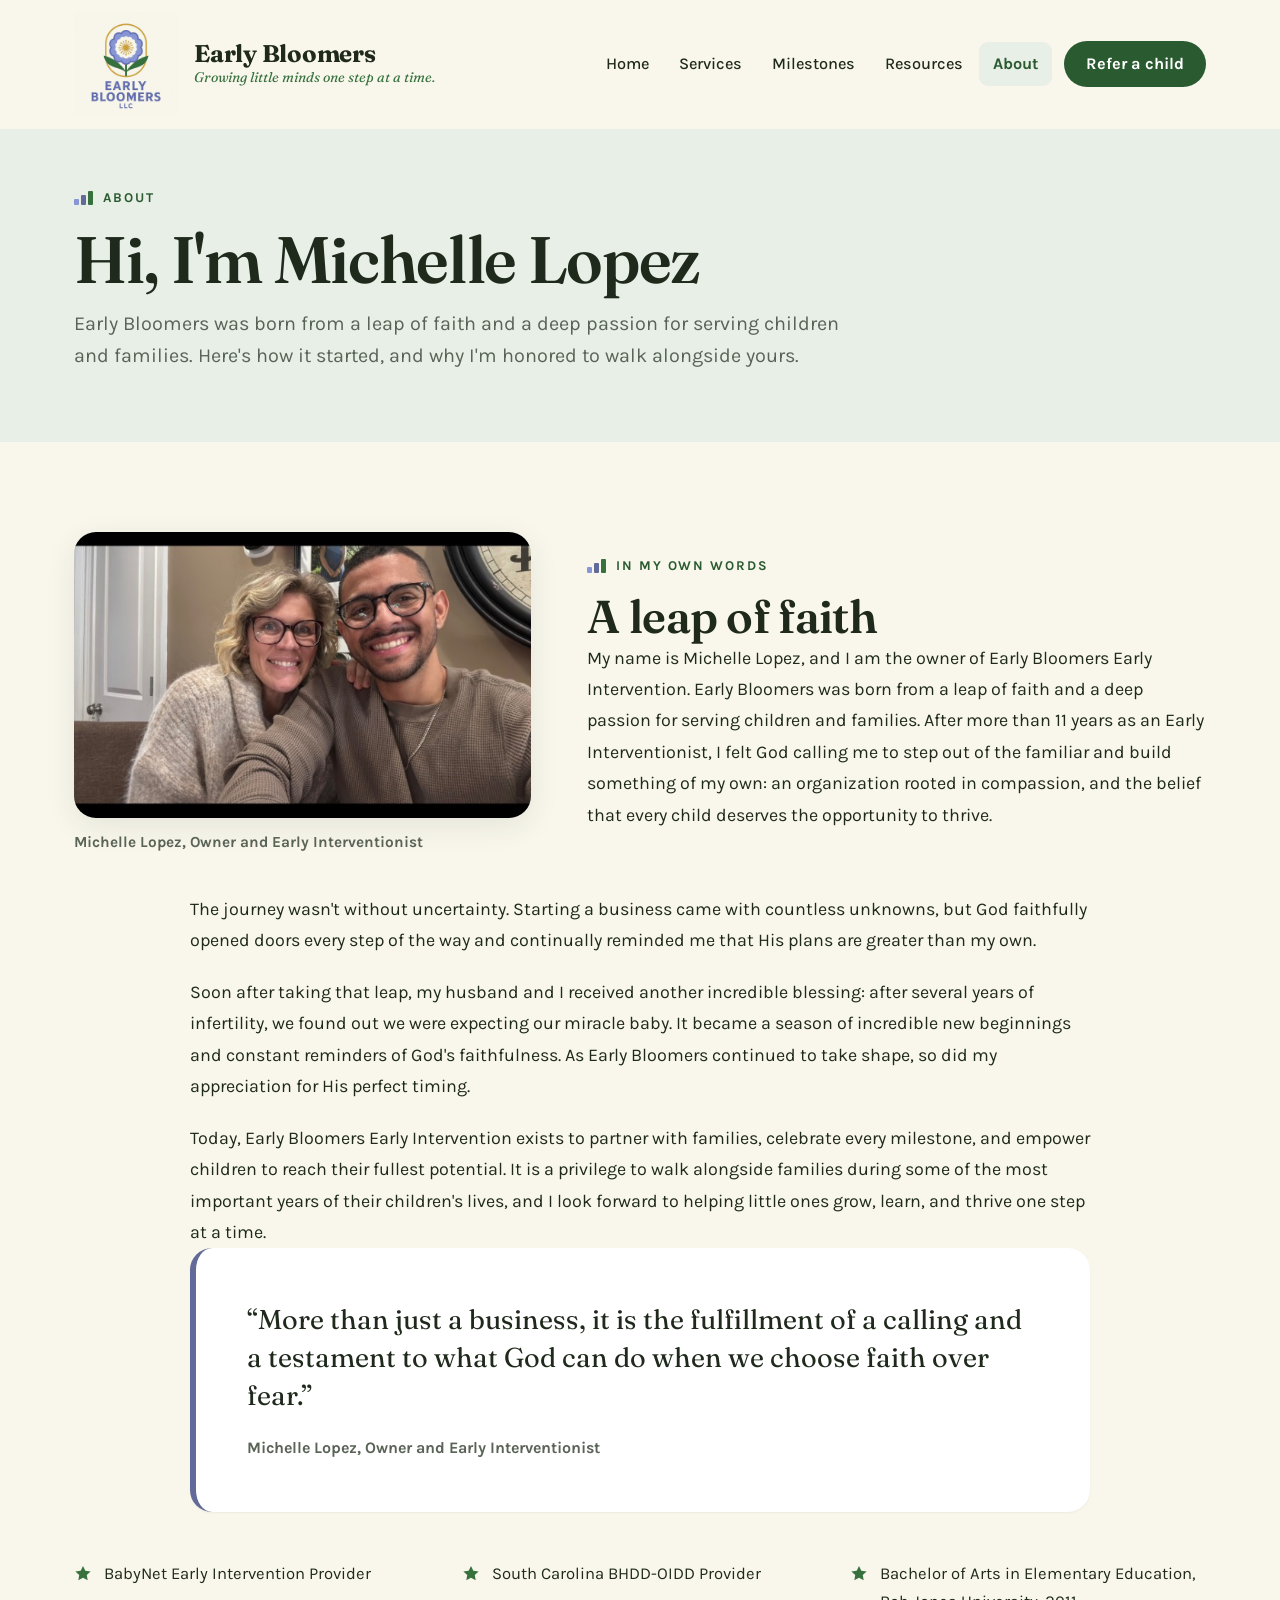
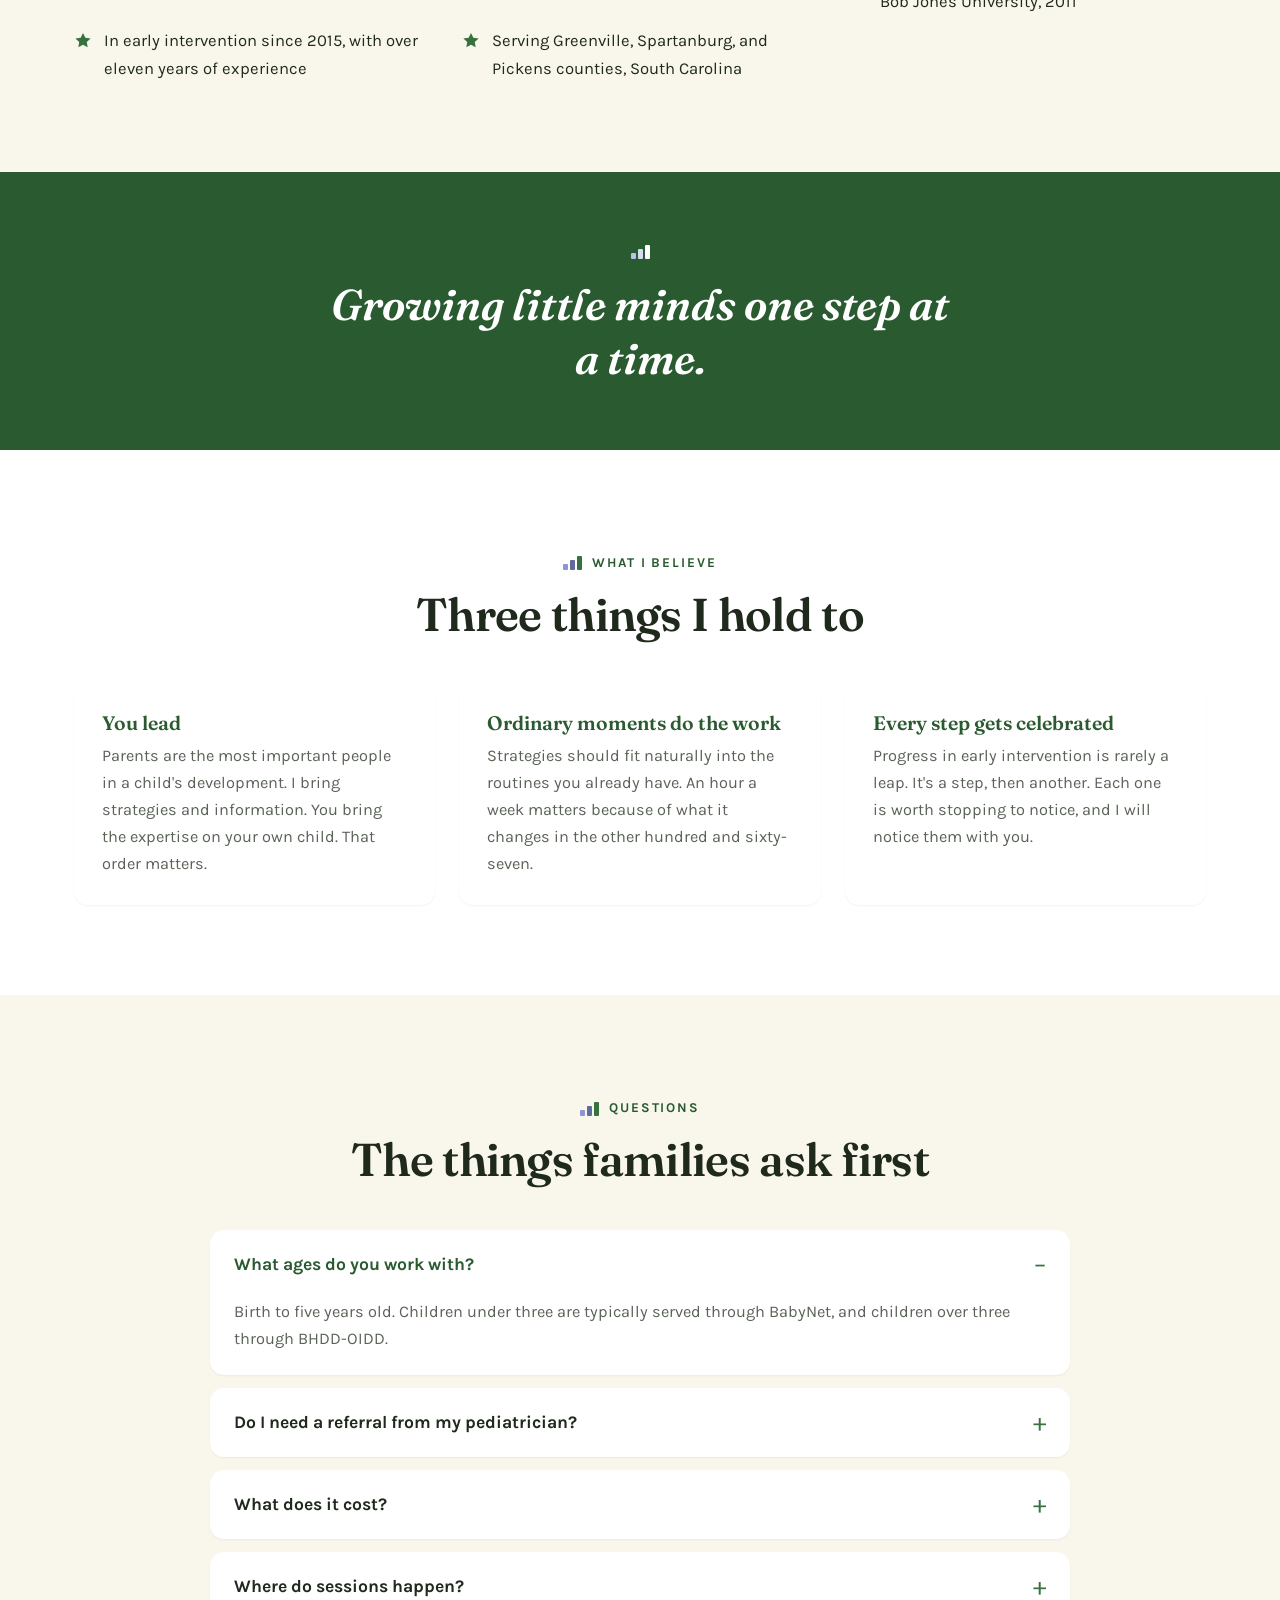
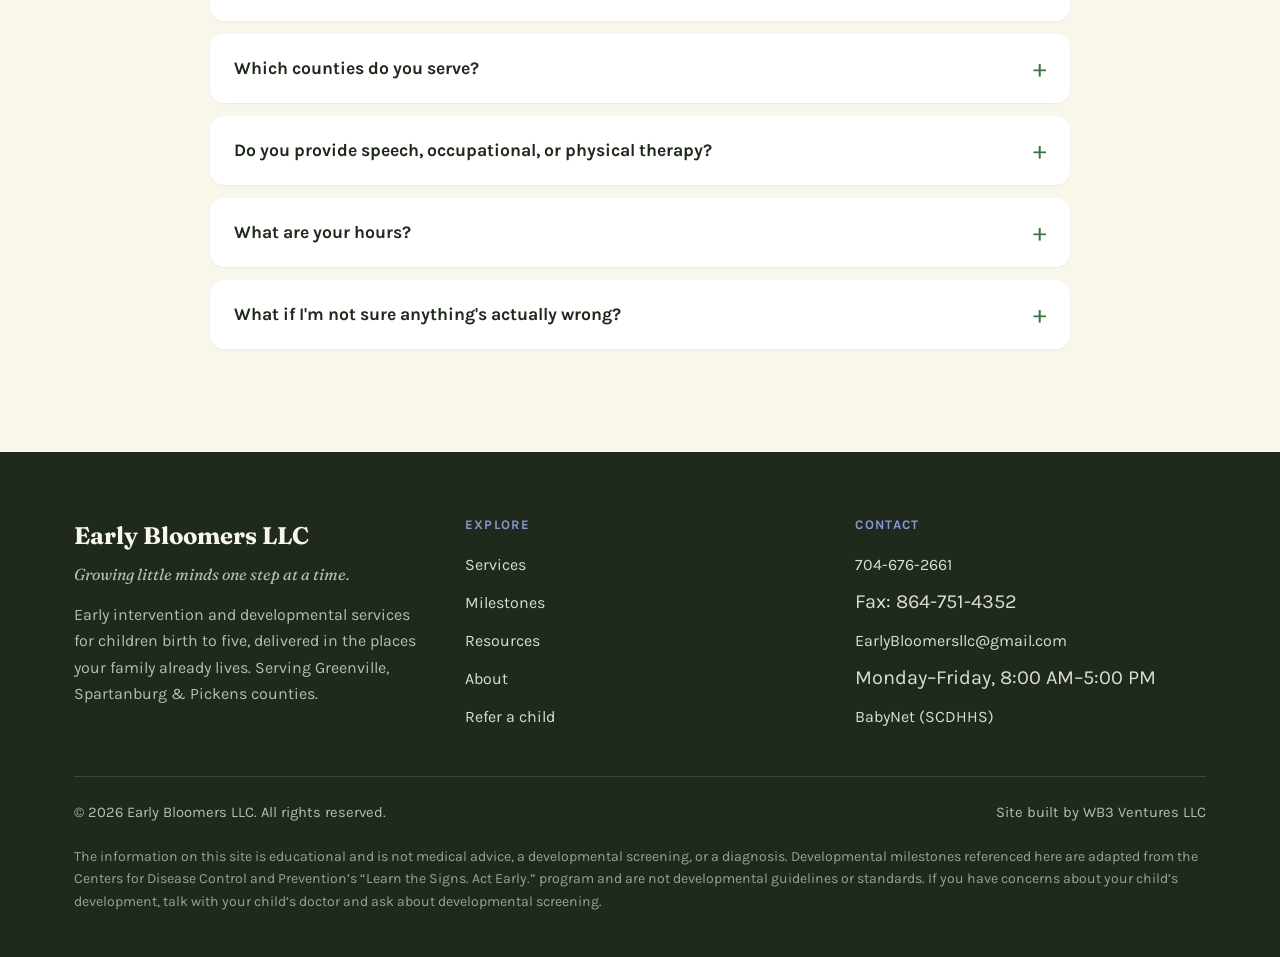
==== commit 57a52205: "Update about.html" ====
--- a/about.html
+++ b/about.html
@@ -104,7 +104,7 @@
       </p>
     </div>
 
-    <figure class="quote rv" style="max-width:900px;margin-inline:auto">
+    <figure class="quote rv" style="max-width:var(--story-measure);margin-inline:auto">
       <blockquote>
         &ldquo;More than just a business, it is the fulfillment of a calling and a testament to what
         God can do when we choose faith over fear.&rdquo;
--- a/styles.css
+++ b/styles.css
@@ -26,6 +26,7 @@
   --tap:44px;             /* WCAG 2.5.5 minimum target size */
 
   --wrap:1180px;
+  --story-measure:900px;   /* shared by the About story + its pull quote */
   --step:clamp(60px,7vw,112px);
 
   --display:"Fraunces",Georgia,serif;
@@ -329,7 +330,11 @@
   margin-top:clamp(26px,3.5vw,40px);
   column-gap:clamp(32px,4vw,56px);
 }
-.story--full p{max-width:74ch}
+/* Match the quote block directly below (both use --story-measure), so the
+   story and the quote form one aligned column instead of two mismatched
+   widths. Change the value in one place and both follow. */
+.story--full,
+.story--full p{max-width:var(--story-measure);margin-inline:auto}
 
 /* ---------- Portrait ---------- */
 .split{display:grid;grid-template-columns:minmax(0,.85fr) minmax(0,1.15fr);gap:clamp(28px,4.5vw,56px);align-items:center}
